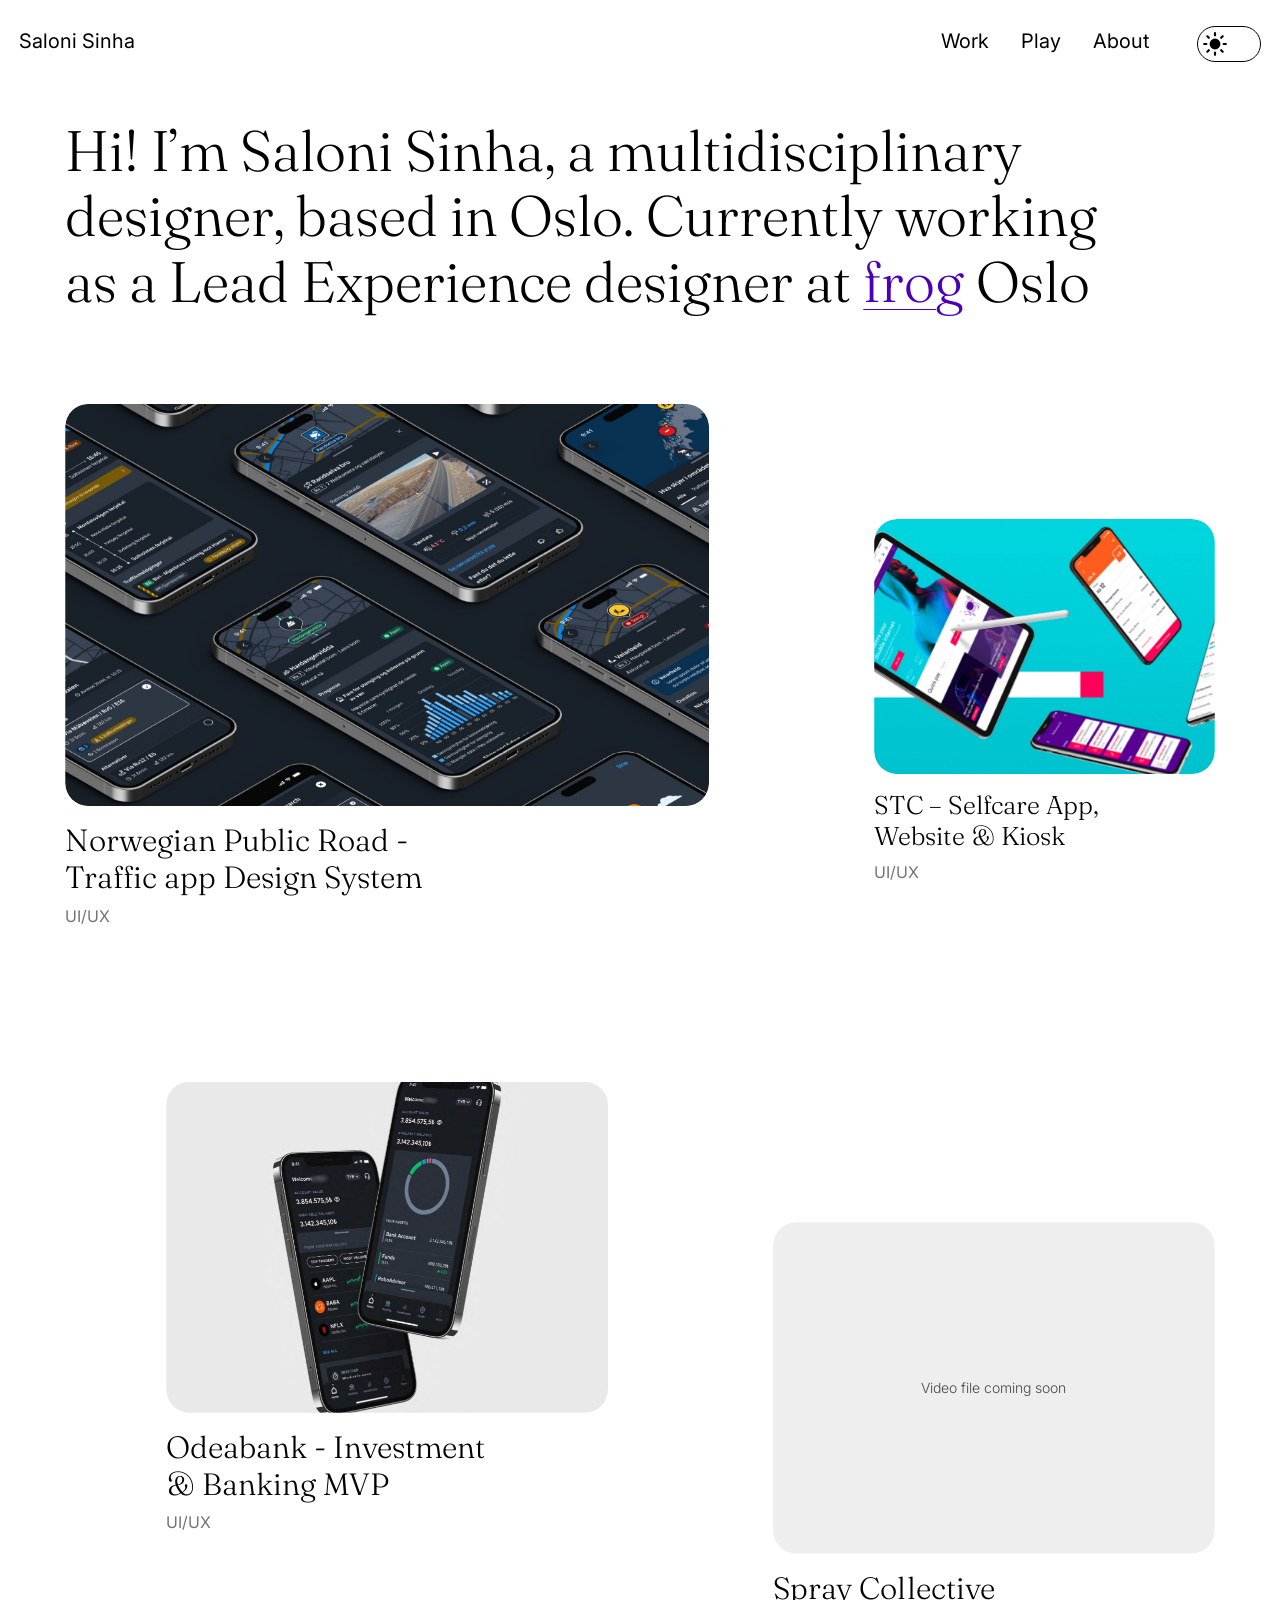
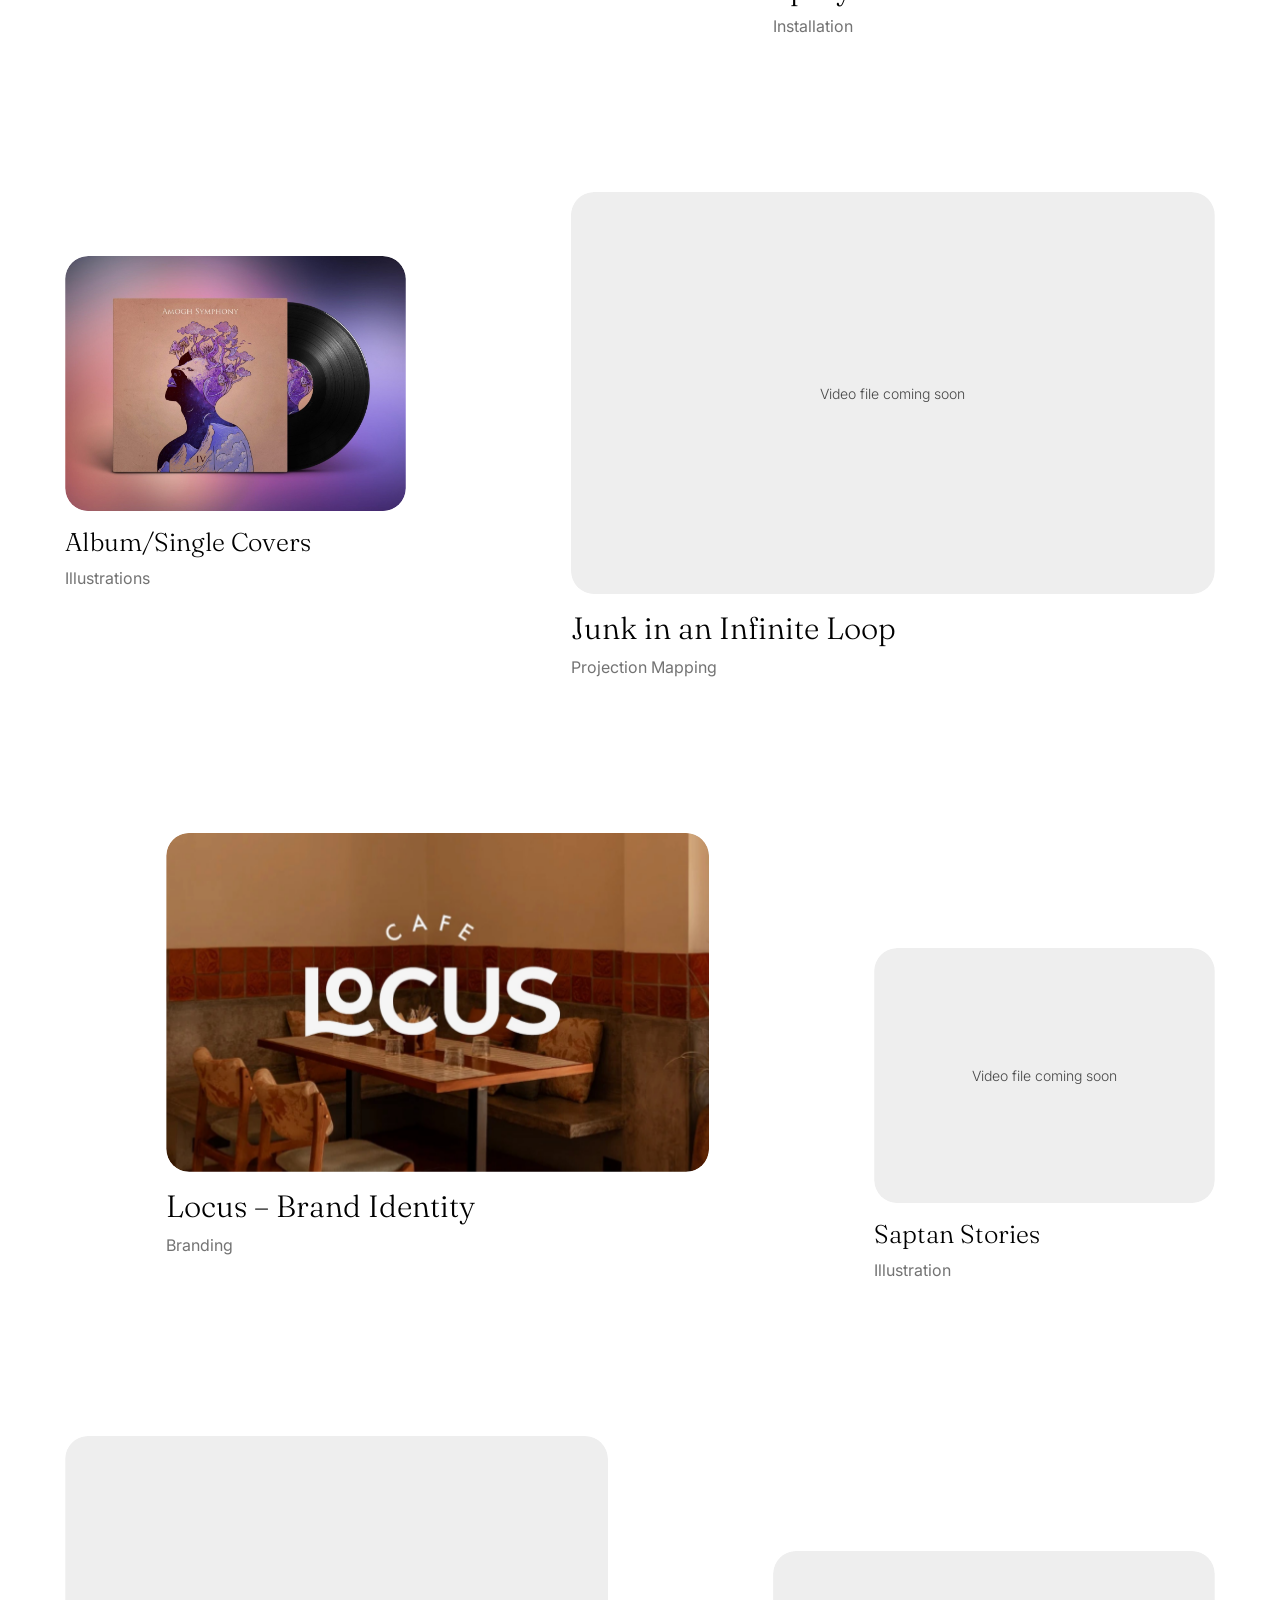
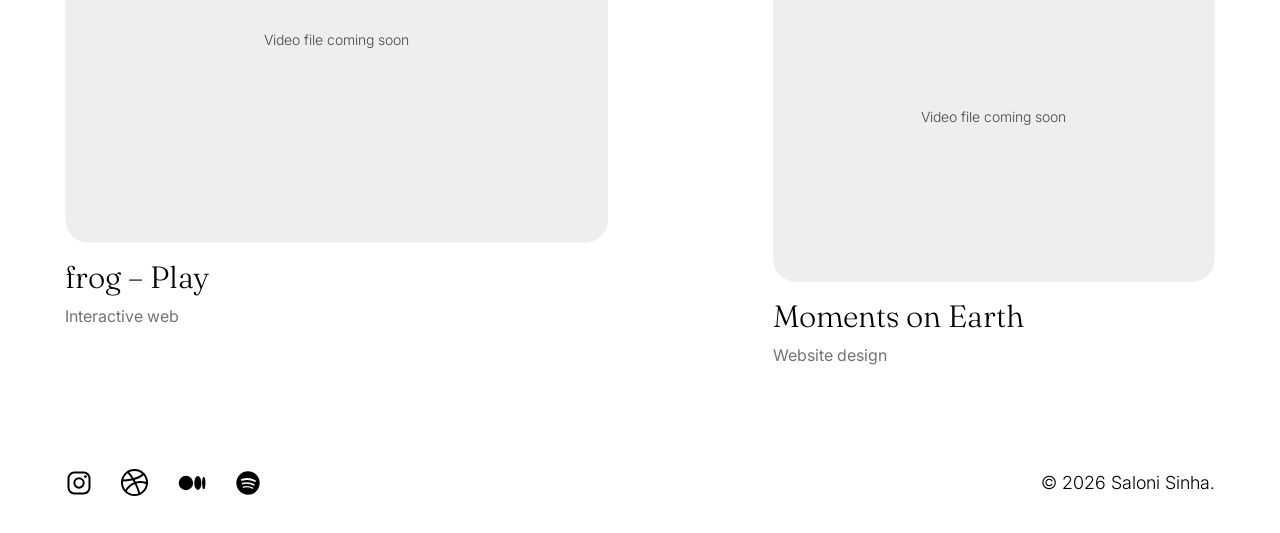
==== index.html @ 8f973ae7 "Windowed About page, black type, band page transition - About: draggable windows on a dotted desk th" ====
<!DOCTYPE html>
<html lang="en">
<head>
  <meta charset="utf-8">
  <meta name="viewport" content="width=device-width, initial-scale=1">
  <title>Saloni Sinha – Multidisciplinary Designer in Oslo</title>
  <meta name="description" content="Portfolio of Saloni Sinha, a multidisciplinary designer and Lead Experience Designer at frog Oslo, working across product, design systems, installations and illustration.">
  <link rel="canonical" href="https://salonisinha.com/">
  <meta property="og:type" content="website">
  <meta property="og:site_name" content="Saloni Sinha">
  <meta property="og:locale" content="en_GB">
  <meta property="og:title" content="Saloni Sinha – Multidisciplinary Designer in Oslo">
  <meta property="og:description" content="Portfolio of Saloni Sinha, a multidisciplinary designer and Lead Experience Designer at frog Oslo, working across product, design systems, installations and illustration.">
  <meta property="og:url" content="https://salonisinha.com/">
  <meta property="og:image" content="https://salonisinha.com/assets/og/home.jpg">
  <meta property="og:image:width" content="1200">
  <meta property="og:image:height" content="630">
  <meta property="og:image:alt" content="Trafikk app screens on a grid of phones, from Saloni Sinha&#x27;s portfolio">
  <meta name="twitter:card" content="summary_large_image">
  <script type="application/ld+json">{"@context": "https://schema.org", "@graph": [{"@type": "WebSite", "@id": "https://salonisinha.com/#website", "url": "https://salonisinha.com/", "name": "Saloni Sinha", "publisher": {"@id": "https://salonisinha.com/#person"}}, {"@type": "Person", "@id": "https://salonisinha.com/#person", "name": "Saloni Sinha", "url": "https://salonisinha.com/", "jobTitle": "Lead Experience Designer", "worksFor": {"@type": "Organization", "name": "frog", "url": "https://www.frog.co/"}, "address": {"@type": "PostalAddress", "addressLocality": "Oslo", "addressCountry": "NO"}, "sameAs": ["https://dribbble.com/salonisinha", "https://medium.com/@saloni.sinha", "https://www.instagram.com/parasighted_saloni", "https://open.spotify.com/artist/5cFTWnOfKohVWJ9EROng08"]}]}</script>
  <link rel="preconnect" href="https://fonts.googleapis.com">
  <link rel="preconnect" href="https://fonts.gstatic.com" crossorigin>
  <link href="https://fonts.googleapis.com/css2?family=Fraunces:opsz,wght,SOFT,WONK@9..144,300..700,0,1&family=Inter:wght@300;400&display=swap" rel="stylesheet">
  <script>
  (function () {
    var d = document.documentElement, t;
    try { t = localStorage.getItem("theme"); } catch (e) {}
    if (!t) t = "light";
    d.dataset.theme = t;
    try { if (sessionStorage.getItem("curtain") && !matchMedia("(prefers-reduced-motion: reduce)").matches) d.classList.add("has-curtain"); sessionStorage.removeItem("curtain"); } catch (e) {}
  })();
</script>
  <link rel="stylesheet" href="styles.css?v=86">
  <script defer src="https://static.cloudflareinsights.com/beacon.min.js" data-cf-beacon='{"token": "35024aeadcce482c80758693d77d9112"}'></script>
</head>
<body>
<div class="page-curtain" aria-hidden="true"><i></i><i></i><i></i><i></i></div>
<div class="page">

  <nav class="nav" aria-label="Main">
    <a href="index.html">Saloni Sinha</a>
    <ul>
      <li><a href="#work">Work</a></li>
      <li><a href="play.html">Play</a></li>
      <li><a href="about.html">About</a></li>
      <li><button class="theme-toggle" type="button" aria-label="Switch to dark mode" aria-pressed="false"><span class="theme-toggle__knob"><svg class="sun" viewBox="0 0 24 24" aria-hidden="true"><circle cx="12" cy="12" r="4"/><path d="M12 2v2M12 20v2M4.9 4.9l1.4 1.4M17.7 17.7l1.4 1.4M2 12h2M20 12h2M4.9 19.1l1.4-1.4M17.7 6.3l1.4-1.4"/></svg><svg class="moon" viewBox="0 0 24 24" aria-hidden="true"><path d="M21 12.8A9 9 0 1 1 11.2 3a7 7 0 0 0 9.8 9.8z"/></svg></span></button></li>
    </ul>
  </nav>

  <h1 class="home-intro serif" data-split data-drift="0.1">Hi! I’m Saloni Sinha, a multidisciplinary designer, based in Oslo. Currently working as a Lead Experience designer at <a class="link" href="https://www.frog.co/" target="_blank" rel="noopener" aria-label="frog">frog</a> Oslo</h1>

  <main class="projects" id="work">
    <a class="project reveal" data-span="8" style="--col: 1 / span 7; --drop: 0" href="case-traffic-app.html">
      <div class="shot__frame"><img src="assets/traffic.jpg" width="2200" height="1237" alt="Traffic app design system"></div>
      <h2 class="serif">Norwegian Public Road - Traffic app Design System</h2>
      <p>UI/UX</p>
    </a>
    <a class="project reveal" data-span="4" style="--col: 9 / span 4; --drop: 9vw" href="case-stc.html">
      <div class="shot__frame"><img src="assets/stc.jpg" width="2200" height="1462" loading="lazy" alt="STC selfcare app"></div>
      <h2 class="serif">STC – Selfcare App, Website &amp; Kiosk</h2>
      <p>UI/UX</p>
    </a>
    <a class="project reveal" data-span="6" style="--col: 2 / span 5; --drop: 0" href="case-odeabank.html">
      <div class="shot__frame"><img src="assets/odeabank-dark-phones.jpg" width="2200" height="1395" loading="lazy" alt="Two phones showing the Odeabank home screen in dark theme"></div>
      <h2 class="serif">Odeabank - Investment &amp; Banking MVP</h2>
      <p>UI/UX</p>
    </a>
    <a class="project reveal" data-span="6" style="--col: 8 / span 5; --drop: 11vw" href="case-spray-collective.html">
      <div class="shot__frame" data-tone="light"><video src="assets/spray/spray-tile.mp4" poster="assets/spray/spray-tile-poster.jpg" width="900" height="900" muted loop playsinline preload="metadata" data-autoplay aria-label="Two visitors painting together on the Spray Collective canvas"></video></div>
      <h2 class="serif">Spray Collective</h2>
      <p>Installation</p>
    </a>
    <a class="project reveal" data-span="4" style="--col: 1 / span 4; --drop: 5vw" href="case-album-covers.html">
      <div class="shot__frame"><img src="assets/cases/album-amogh.jpg" width="1800" height="1026" loading="lazy" alt="Amogh Symphony album cover on a vinyl mockup"></div>
      <h2 class="serif">Album/Single Covers</h2>
      <p>Illustrations</p>
    </a>
    <a class="project reveal" data-span="8" style="--col: 6 / span 7; --drop: 0" href="case-junk-infinite-loop.html">
      <div class="shot__frame"><video src="assets/cases/junk-loop.mp4" poster="assets/cases/junk-loop-poster.jpg" width="1600" height="900" muted loop playsinline preload="metadata" data-autoplay aria-label="Projection mapping loop on the finished junk installation"></video></div>
      <h2 class="serif">Junk in an Infinite Loop</h2>
      <p>Projection Mapping</p>
    </a>
    <a class="project reveal" data-span="8" style="--col: 2 / span 6; --drop: 0" href="case-locus.html">
      <div class="shot__frame"><img src="assets/cases/locus-hero.jpg?v=72" width="2400" height="1593" loading="lazy" alt="The Cafe Locus logo over a photo of the cafe, with a wooden table, patterned chairs and terracotta tiles"></div>
      <h2 class="serif">Locus – Brand Identity</h2>
      <p>Branding</p>
    </a>
    <a class="project reveal" data-span="4" style="--col: 9 / span 4; --drop: 9vw" href="case-saptan-stories.html">
      <div class="shot__frame" data-tone="dark"><video src="assets/cases/saptan-loop.mp4?v=3" poster="assets/cases/saptan-1.jpg" width="800" height="800" muted loop playsinline preload="metadata" data-autoplay aria-label="The seven Saptan Stories illustrations, one after another"></video></div>
      <h2 class="serif">Saptan Stories</h2>
      <p>Illustration</p>
    </a>
    <a class="project reveal" data-span="6" style="--col: 1 / span 6; --drop: 0" href="case-frog-play.html">
      <div class="shot__frame" data-tone="dark"><video src="assets/frog-play/frog-play-tile.mp4?v=2" poster="assets/frog-play/frog-play-tile-poster.jpg?v=2" width="960" height="720" muted loop playsinline preload="metadata" data-autoplay aria-label="frog’s Play page: windows for Tour de frog, Meet Friedolin, frog Voices and stories on a starry grid"></video></div>
      <h2 class="serif">frog – Play</h2>
      <p>Interactive web</p>
    </a>
    <a class="project reveal" data-span="5" style="--col: 8 / span 5; --drop: 9vw" href="https://moments.earth/" target="_blank" rel="noopener" data-cursor="Open website">
      <div class="shot__frame" data-tone="dark"><video src="assets/moments/moments-tile.mp4" poster="assets/moments/moments-tile-poster.jpg" width="960" height="720" muted loop playsinline preload="metadata" data-autoplay aria-label="The Moments on Earth logo over snow falling on a red barn"></video></div>
      <h2 class="serif">Moments on Earth</h2>
      <p>Website design</p>
    </a>
  </main>


  <footer class="footer">
    <ul>
      <li><a href="https://www.instagram.com/parasighted_saloni" target="_blank" rel="noopener" aria-label="Instagram"><svg class="icon" viewBox="0 0 28 28" aria-hidden="true" fill="none"><path d="M9.33 3.5h9.34c3.22 0 5.83 2.61 5.83 5.83v9.34c0 3.22-2.61 5.83-5.83 5.83H9.33A5.83 5.83 0 0 1 3.5 18.67V9.33A5.83 5.83 0 0 1 9.33 3.5Z" stroke="currentColor" stroke-width="2"/><path d="M18.67 14a4.67 4.67 0 1 1-9.34 0 4.67 4.67 0 0 1 9.34 0Z" stroke="currentColor" stroke-width="2"/><circle cx="20.42" cy="7.58" r="1.4" fill="currentColor"/></svg></a></li>
      <li><a href="https://dribbble.com/salonisinha" target="_blank" rel="noopener" aria-label="Dribbble"><svg class="icon" viewBox="0 0 24 24" aria-hidden="true" fill="none" stroke="currentColor" stroke-width="1.7" stroke-linecap="round" stroke-linejoin="round"><path d="M22.32 11.58a10.73 10.73 0 1 1-21.47 0 10.73 10.73 0 0 1 21.47 0Z"/><path d="M5.87 2.48c1.75 2.03 3.28 4.16 4.6 6.34m0 0c.62 1.03 1.2 2.06 1.73 3.1m-1.73-3.1c-2.86.73-6.03 1.05-9.27.9m9.27-.9c3.64-.92 6.78-2.5 8.93-4.59m-7.2 7.69c1.64 3.21 2.83 6.44 3.59 9.47m-3.59-9.47c-3.36 1.09-6.21 3.49-8.31 7.13m8.31-7.13c2.99-.97 6.38-.9 10 .25"/></svg></a></li>
      <li><a href="https://medium.com/@saloni.sinha" target="_blank" rel="noopener" aria-label="Medium"><svg class="icon" viewBox="0 0 28 28" aria-hidden="true" fill="currentColor"><ellipse cx="7.93" cy="14" rx="7.23" ry="7.23"/><ellipse cx="19.83" cy="14" rx="3.62" ry="6.88"/><ellipse cx="25.78" cy="14" rx="1.67" ry="6.3"/></svg></a></li>
      <li><a href="https://open.spotify.com/artist/5cFTWnOfKohVWJ9EROng08" target="_blank" rel="noopener" aria-label="Spotify"><svg class="icon" viewBox="0 0 28 28" aria-hidden="true" fill="none"><circle cx="14" cy="14" r="11.67" fill="currentColor"/><g stroke="var(--color-bg)" stroke-linecap="round"><path d="M7.7 10.85c4.32-1.28 9.22-1.05 13.18 1.17" stroke-width="1.8"/><path d="M8.52 14.58c3.73-1.05 7.93-.7 11.31 1.17" stroke-width="1.55"/><path d="M9.33 18.08c3.15-.82 6.3-.47 9.22 1.05" stroke-width="1.4"/></g></svg></a></li>
    </ul>
    <span>© 2026 Saloni Sinha.</span>
  </footer>

</div>

<script src="theme.js?v=75"></script>
<script src="nav.js?v=72"></script>
<script src="motion.js?v=76"></script>
</body>
</html>
---- styles.css ----
/* Portfolio 2027 — tokens from Figma, fluid layout built around the 1440px design */

:root {
  /* Design tokens: names match the Figma variables on the "Design System" page */
  --color-purple: #4a00b9;
  --color-green: #005e16;
  --color-black: #000000;
  --color-white: #ffffff;
  --color-hero-scrim: rgba(0, 0, 0, 0.2);
  --color-hover-overlay: rgba(24, 24, 27, 0.62);
  --color-image-placeholder: #eeeeee;
  --radius-note: 14px;

  /* semantic tokens: these switch between light and dark (same names as the Figma variables) */
  --color-fg: var(--color-black);
  --color-bg: var(--color-white);
  --color-accent: var(--color-purple);       /* links */
  --color-muted: #737373;                     /* sub texts: 4.7:1 on white, passes WCAG AA */

  /* short aliases used throughout this file */
  --purple: var(--color-fg);
  --green: var(--color-accent);
  --white: var(--color-bg);
  --serif: "Fraunces", Georgia, serif;
  --sans: "Inter", system-ui, sans-serif;

  --pad: clamp(18px, 5.1vw, 143px);          /* page side padding (74px at 1440) */
  --radius: clamp(14px, 1.8vw, 50px);       /* 26px at 1440 */
  --section-gap: clamp(56px, 8vw, 224px);

  /* type scale, each step hits its Figma size at 1440px */
  --t-display: clamp(34px, 4.45vw, 125px);   /* 64px */
  --t-title: clamp(28px, 3.34vw, 94px);     /* 48px */
  --t-lede: clamp(24px, 3.1vw, 87px);       /* 45px */
  --t-body: clamp(17px, 1.3vw, 36px);        /* ~19px at 1440 */
  --t-label: clamp(14px, 1.04vw, 29px);     /* 15px */
  --t-ui: 20px;
}

*, *::before, *::after { box-sizing: border-box; margin: 0; padding: 0; }
html { scroll-behavior: smooth; -webkit-text-size-adjust: 100%; }

body {
  background: var(--white);
  color: var(--purple);
  font: 300 var(--t-body)/1.5 var(--sans);
  -webkit-font-smoothing: antialiased;
  overflow-x: hidden;
}

img { display: block; max-width: 100%; height: auto; }
a { color: inherit; text-decoration: none; }
ul { list-style: none; }

.serif, .meta dd {
  font-family: var(--serif);
  font-weight: 300;
  font-variation-settings: "SOFT" 0, "WONK" 1;
  line-height: 1.2;
}
.accent { color: var(--green); font-weight: 700; }

/* ---------- Nav ---------- */
.nav {
  position: fixed;
  inset: 0 0 auto 0;
  z-index: 50;
  display: flex;
  justify-content: space-between;
  align-items: baseline;
  gap: 16px;
  padding: clamp(14px, 1.6vw, 45px) clamp(16px, 1.5vw, 42px);
  font-size: var(--t-ui);
  font-weight: 400;
  background: transparent;
  transition: color 0.25s ease;
}
.nav ul { display: flex; gap: clamp(16px, 2.5vw, 70px); }
.nav a { padding-block: 6px; }          /* comfortable tap target */
.nav a:hover { text-decoration: underline; text-underline-offset: 4px; }
.nav--light { color: var(--color-white); }
.nav.is-solid { color: var(--purple); }   /* header stays transparent */

/* ---------- Layout grid ----------
   Label column + content column, positioned as in Figma (135 / 569 / 693px at 1440).
   Collapses to one column below 820px. */
/* Hero and nav run edge to edge; everything else is capped on very wide screens */
.page { width: 100%; }
.case-head, .case-body, .home-intro, .projects, .archive, .more, .footer { max-width: 2800px; margin-inline: auto; }

.grid {
  display: grid;
  grid-template-columns: 9.4% 20.9% 9.2% 48.1% 1fr;
}
.grid > .col-label   { grid-column: 2; }
.grid > .col-content { grid-column: 4; min-width: 0; }

/* ---------- Case hero ---------- */
.hero {
  position: relative;
  width: 100%;
  aspect-ratio: 1444 / 566;
  min-height: 300px;
  overflow: hidden;
  background: #111;
}
.hero img { width: 100%; height: 100%; object-fit: cover; }
.hero::after { content: ""; position: absolute; inset: 0; background: linear-gradient(180deg, rgba(0, 0, 0, 0.2) 2%, rgba(102, 102, 102, 0) 18.6%), var(--color-hero-scrim); }

/* ---------- Case header ---------- */
.case-head { padding-top: clamp(32px, 4vw, 112px); }
.case-title, .case-tagline { font-size: var(--t-title); }

.meta { display: grid; gap: clamp(22px, 2.6vw, 73px); margin-top: clamp(28px, 3.7vw, 104px); }
.meta dt { font-size: var(--t-label); }
.meta dd { font-size: clamp(15px, 1.11vw, 31px); }

.case-intro { margin-top: clamp(28px, 3.7vw, 104px); display: grid; gap: 18px; }
.case-intro .prose { align-content: start; } /* keep paragraphs together when the details list makes this row taller */

/* ---------- Case body ---------- */
.case-body { padding-top: var(--section-gap); row-gap: clamp(48px, 6.7vw, 188px); }
.row__label { font-size: var(--t-label); font-weight: 500; }
.prose { display: grid; gap: 1.1em; }
.prose p { font-size: var(--t-body); line-height: 1.55; max-width: 62ch; }
.prose strong { font-weight: 400; text-decoration: underline; text-underline-offset: 0.2em; text-decoration-thickness: 1px; }

.lede { font-size: var(--t-lede); line-height: 1.4; }
.lede__accent { color: var(--color-accent); }
.lede em { text-decoration: underline; text-underline-offset: 0.14em; text-decoration-thickness: 1px; }

figure.shot { display: grid; gap: 10px; }
.shot__frame { border-radius: var(--radius); overflow: hidden; background: var(--color-image-placeholder); aspect-ratio: 4 / 3; }
.shot__frame img { width: 100%; height: 100%; object-fit: cover; }
.shot figcaption { font-size: 13px; opacity: 0.75; }

.note {
  border: 1px dashed currentColor;
  border-radius: var(--radius-note);
  padding: 12px 16px;
  font-size: 13px;
  line-height: 1.45;
}

/* ---------- Other projects / archive ---------- */
.more { padding: var(--section-gap) var(--pad) 0; }
.more h2 { font-size: var(--t-label); font-weight: 300; margin-bottom: 20px; }
.more__grid { display: grid; grid-template-columns: repeat(auto-fit, minmax(min(100%, 380px), 1fr)); gap: clamp(20px, 2.2vw, 62px); }

.card { display: block; }
.card .shot__frame { aspect-ratio: 1293 / 602; }
.card h3 { font-size: clamp(22px, 2.2vw, 62px); margin-top: 14px; }
.card p { font-size: clamp(15px, 1.25vw, 35px); font-weight: 400; margin-top: 6px; }
.card h3, .project h2 { text-decoration: underline transparent; text-underline-offset: 0.12em; text-decoration-thickness: 1px; transition: text-decoration-color 0.3s ease; }
.card:hover h3, .project:hover h2 { text-decoration-color: currentColor; }

/* ---------- Footer ---------- */
.footer {
  display: flex;
  flex-wrap: wrap;
  justify-content: space-between;
  align-items: center;
  gap: 16px 32px;
  padding: var(--section-gap) var(--pad) 36px;
  font-size: clamp(14px, 1.4vw, 39px);
}
.footer ul { display: flex; gap: clamp(20px, 2.2vw, 62px); }
.footer a { display: block; padding: 8px; margin: -8px; }
/* social icons are inline SVGs in currentColor, so they follow the foreground colour (purple, or lavender in dark mode) and work from file:// too */
.footer .icon { display: block; width: 28px; height: 28px; color: var(--color-fg); transition: opacity 0.3s ease; }
.footer a:hover .icon { opacity: 0.7; }

/* ---------- Home ---------- */
.home-intro { padding: clamp(96px, 9.2vw, 258px) var(--pad) 0; font-size: var(--t-display); line-height: 1.15; }
.projects { padding: clamp(48px, 7vw, 196px) var(--pad) 0; display: grid; gap: clamp(56px, 10vw, 280px); }
.project { display: block; }
.project .shot__frame { aspect-ratio: 1293 / 602; }
.project h2 { font-size: var(--t-title); margin-top: 17px; }
.project p { font-size: clamp(16px, 1.67vw, 47px); font-weight: 400; margin-top: 12px; color: var(--color-muted); }
.archive { padding: var(--section-gap) var(--pad) 0; }
.archive span { display: block; font-size: var(--t-label); margin-bottom: 8px; }
.archive h2 { font-size: var(--t-title); }

/* ---------- Scroll reveal ---------- */
.reveal { opacity: 0; transform: translateY(20px); transition: opacity 0.7s ease, transform 0.7s ease; }
.reveal.in { opacity: 1; transform: none; }
@media (prefers-reduced-motion: reduce) {
  html { scroll-behavior: auto; }
  .reveal { opacity: 1; transform: none; transition: none; }
}

/* ---------- Tablet / mobile: single column ---------- */
@media (max-width: 820px) {
  .grid { grid-template-columns: var(--pad) minmax(0, 1fr) var(--pad); row-gap: 14px; }
  .grid > .col-label,
  .grid > .col-content { grid-column: 2; }

  .meta { grid-template-columns: 1fr 1fr; column-gap: 20px; }
  .meta > div:last-child { grid-column: 1 / -1; }
  .case-body { row-gap: 36px; }
  .case-body .col-label:empty { display: none; }
  .lede { line-height: 1.3; }
  .shot__frame { aspect-ratio: 5 / 4; }
}

@media (max-width: 600px) {
  .nav { font-size: 16px; }   /* 20px would not fit name + four links on a phone */
  .nav ul { gap: 14px; }
  .nav > a { white-space: nowrap; }
  .footer { flex-direction: column; align-items: flex-start; }
}
@media (max-width: 400px) {
  .nav { font-size: 15px; gap: 10px; }
  .nav ul { gap: 11px; }
}

/* ---------- Polish ---------- */
::selection { background: var(--purple); color: var(--white); }
:focus-visible { outline: 2px solid var(--green); outline-offset: 4px; border-radius: 4px; }
.nav--light :focus-visible { outline-color: var(--color-white); }
h1, h2, h3, .lede, .case-tagline { text-wrap: balance; }
.prose p, .about__text p { text-wrap: pretty; }
.nav a[aria-current="page"] { color: var(--green); text-decoration: underline; text-underline-offset: 4px; }

/* Parallax: scaled so the drift never exposes an edge */
.is-parallax { will-change: transform; transform: scale(1.1); }
.shot__frame img, .hero img { transition: opacity 0.6s ease; }

/* ---------- About ---------- */
.about {
  width: 88%;                      /* 1266 / 1440 */
  max-width: 2400px;
  margin-inline: auto;
  padding-top: clamp(96px, 9.2vw, 258px);
  display: grid;
  gap: clamp(64px, 10.4vw, 291px);
}
.about__intro { font-size: var(--t-display); line-height: 1.15; }
.about__block { display: grid; gap: clamp(16px, 2.15vw, 60px); }
.about__label { font-size: clamp(17px, 2.22vw, 62px); font-weight: 300; line-height: 1.2; }
.about__text { font-size: var(--t-display); line-height: 1.15; }
.about__text p + p { margin-top: 1.1em; }
.about__text a {
  color: var(--green);
  text-decoration: underline;
  text-decoration-thickness: 1px;
  text-underline-offset: 0.12em;
  transition: opacity 0.2s ease;
}
.about__text a:hover { opacity: 0.7; }
.about + .footer { padding-top: clamp(80px, 11vw, 308px); }

/* ---------- CV ---------- */
.cv {
  --cv-gap: clamp(24px, 4vw, 112px);
  --cv-cols: minmax(0, 1fr) minmax(0, 3fr);
  --cv-rule: color-mix(in srgb, currentColor 16%, transparent);
  width: 88%;
  max-width: 2400px;
  margin-inline: auto;
  padding-top: clamp(96px, 9.2vw, 258px);
  display: grid;
  gap: clamp(56px, 6vw, 168px);
}
.cv + .footer { padding-top: clamp(80px, 11vw, 308px); }
.cv a.link { overflow-wrap: anywhere; }

/* Header */
.cv-head { display: flex; justify-content: space-between; align-items: flex-end; gap: 24px; flex-wrap: wrap; }
.cv-head__name { font-size: var(--t-display); line-height: 1.1; }
.cv-head__meta { margin-top: 0.6em; font-size: var(--t-body); }
.cv-print {
  display: inline-flex; align-items: center; gap: 0.6em;
  font: 400 var(--t-label)/1 var(--sans); letter-spacing: 0.12em; text-transform: uppercase;
  color: var(--color-fg); background: none;
  border: 1px solid color-mix(in srgb, currentColor 40%, transparent); border-radius: 999px;
  padding: 0.95em 1.6em; cursor: pointer; transition: background-color 0.2s ease, color 0.2s ease;
}
.cv-print svg { width: 1.2em; height: 1.2em; }
.cv-print:hover { background: var(--color-fg); color: var(--color-bg); }
.cv-summary { font-size: clamp(22px, 2.3vw, 64px); line-height: 1.35; max-width: 34ch; }

/* Sections: label in the left column, content in the right, so every text edge lines up */
.cv-section {
  display: grid; grid-template-columns: var(--cv-cols); column-gap: var(--cv-gap); row-gap: 0;
  align-content: start;
  padding-top: clamp(16px, 1.6vw, 44px);
  border-top: 1px solid color-mix(in srgb, currentColor 35%, transparent);
}
.cv-section > * { grid-column: 2; }
.cv-section > .cv-label:first-child { grid-column: 1; grid-row: 1 / span 9; }
.cv-label { font-size: var(--t-label); font-weight: 400; letter-spacing: 0.12em; text-transform: uppercase; line-height: 1.6; }
.cv-label--sub { margin: 2.6em 0 1em; opacity: 0.75; }
.cv-label--sub + .cv-projects { margin-top: 0; }

/* Experience: dates on the left, role on the right */
.cv-section--full > .cv-label:first-child { grid-column: 1 / -1; grid-row: auto; margin-bottom: clamp(8px, 1vw, 28px); }
.cv-entry {
  grid-column: 1 / -1;
  display: grid; grid-template-columns: var(--cv-cols); column-gap: var(--cv-gap);
  padding-block: clamp(28px, 3vw, 84px);
}
.cv-entry + .cv-entry { border-top: 1px solid var(--cv-rule); }
.cv-entry__when { font-size: var(--t-label); line-height: 1.6; font-variant-numeric: tabular-nums; color: var(--color-accent); padding-top: 0.35em; }
.cv-entry__when span { display: block; color: var(--color-fg); opacity: 0.7; }
.cv-entry__org { font-size: var(--t-body); opacity: 0.75; }
.cv-entry__title { margin-top: 0.15em; font-size: clamp(24px, 2.4vw, 68px); line-height: 1.2; }
.cv-entry__intro { margin-top: 0.8em; max-width: 62ch; font-size: var(--t-body); line-height: 1.6; text-wrap: pretty; }

/* Projects inside a role: a scannable grid, client name first */
.cv-projects {
  list-style: none; margin-top: clamp(24px, 2.4vw, 68px);
  display: grid; grid-template-columns: repeat(auto-fill, minmax(min(100%, 19em), 1fr));
  gap: clamp(24px, 2.2vw, 62px) clamp(24px, 3vw, 84px);
  font-size: var(--t-body); line-height: 1.55;
}
.cv-projects li { padding-top: 0.9em; border-top: 1px solid var(--cv-rule); text-wrap: pretty; }
.cv-projects__name { font-weight: 400; margin-bottom: 0.3em; }
.cv-projects__name span { margin-left: 0.4em; font-weight: 300; font-variant-numeric: tabular-nums; opacity: 0.65; white-space: nowrap; }

/* Lists */
.cv-columns { list-style: none; columns: 3 12em; column-gap: var(--cv-gap); font: 300 clamp(19px, 1.6vw, 44px)/1.75 var(--serif); }
.cv-columns li { break-inside: avoid; }
.cv-tags { list-style: none; display: flex; flex-wrap: wrap; gap: 0.6em; font-size: var(--t-body); }
.cv-tags li { padding: 0.4em 1em; border: 1px solid color-mix(in srgb, currentColor 30%, transparent); border-radius: 999px; line-height: 1.3; }
.cv-rows { list-style: none; font-size: var(--t-body); line-height: 1.45; }
.cv-rows li { display: flex; justify-content: space-between; align-items: baseline; gap: 24px; padding-block: 0.85em; }
.cv-rows li:first-child { padding-top: 0; }
.cv-rows li span:last-child { flex-shrink: 0; opacity: 0.7; font-variant-numeric: tabular-nums; }

/* Shorter sections sit two by two */
.cv-pair { display: grid; grid-template-columns: 1fr 1fr; gap: clamp(56px, 6vw, 168px) var(--cv-gap); }
.cv-pair .cv-section { grid-template-columns: 1fr; }
.cv-pair .cv-section > * { grid-column: 1; }
.cv-pair .cv-section > .cv-label:first-child { grid-row: auto; margin-bottom: 1.2em; }

@media (max-width: 820px) {
  .cv { width: calc(100% - 2 * var(--pad)); }
  .cv-section, .cv-entry { grid-template-columns: 1fr; }
  .cv-section > *, .cv-section > .cv-label:first-child { grid-column: 1; grid-row: auto; }
  .cv-section > .cv-label:first-child { margin-bottom: 1.2em; }
  .cv-entry__when { padding-top: 0; margin-bottom: 0.6em; }
  .cv-entry__when span { display: inline; }
  .cv-entry__when span::before { content: " · "; }
  .cv-pair { grid-template-columns: 1fr; }
  .cv-columns { columns: 2; }
}

@media print {
  @page { margin: 14mm 16mm; }
  :root, :root[data-theme] { --color-fg: #000; --color-bg: #fff; --color-accent: #000;
    --t-display: 28pt; --t-body: 9pt; --t-label: 7.5pt; }
  .nav, .footer, .cv-print, .page-curtain, .cursor { display: none !important; }
  body { cursor: auto; }
  .reveal { opacity: 1 !important; transform: none !important; }
  .cv { width: 100%; padding-top: 0; gap: 16pt; --cv-gap: 14pt; }
  .cv-summary { font-size: 13pt; }
  .cv-entry { padding-block: 10pt; break-inside: avoid; }
  .cv-entry__title { font-size: 13pt; }
  .cv-projects { margin-top: 8pt; gap: 8pt 14pt; grid-template-columns: 1fr 1fr; }
  .cv-projects li { break-inside: avoid; }
  .cv-columns { font-size: 10pt; }
  .cv-rows li { padding-block: 3pt; }
  .cv-pair { gap: 16pt 14pt; }
  a { color: inherit !important; text-decoration: none !important; }
}

/* Hover photo on the About name: a round photo that follows the mouse and flips like a coin (photo-coin.js). */
.about__name { text-decoration: underline; text-decoration-thickness: 1px; text-underline-offset: 0.12em; text-decoration-color: color-mix(in srgb, currentColor 35%, transparent); }
.photo-coin { --size: clamp(150px, 13vw, 360px); position: fixed; left: 0; top: 0; z-index: 9000; width: var(--size); height: var(--size); perspective: calc(var(--size) * 5); pointer-events: none; opacity: 0; scale: 0.3; transition: opacity 0.25s ease, scale 0.5s cubic-bezier(.2, .9, .25, 1.25); }
.photo-coin.is-open { opacity: 1; scale: 1; }
.photo-coin__body { position: relative; display: block; width: 100%; height: 100%; transform-style: preserve-3d; transition: transform 0.75s cubic-bezier(.45, 0, .2, 1); }
.photo-coin__face { position: absolute; inset: 0; border-radius: 50%; background: #000 center / cover no-repeat; backface-visibility: hidden; -webkit-backface-visibility: hidden; }
.photo-coin__face--back { transform: rotateY(180deg); }
@media (max-width: 820px) { .photo-coin { --size: 140px; } }

@media (max-width: 820px) {
  .about { width: calc(100% - 2 * var(--pad)); }
  .about__intro, .about__text { line-height: 1.2; }
}

/* ---------- Tablet / mobile type + touch targets (one scale shared by all pages) ---------- */
@media (max-width: 820px) {
  :root {
    --t-display: clamp(28px, 6vw, 168px);
    --t-title: clamp(26px, 4.6vw, 129px);
    --t-lede: clamp(24px, 4.8vw, 134px);
    --t-body: 17px;
    --t-label: 15px;
  }
  .nav a { padding-block: 10px; }       /* ~44px tap height */
  .about__label { font-size: clamp(17px, 2.8vw, 78px); }
}

/* ---------- Link rules (see "Links" on the Figma Design System page) ----------
   Inline link: green, 1px underline 0.12em below, hover 70% opacity.
   Nav link: no underline at rest, hover underline, current page green + underlined.
   Project link: whole card is the link, title underlines and thumbnail tints on hover.
   Focus: 2px green outline, 4px offset (white over a hero). */
.link,
.prose a,
.about__text a {
  color: var(--color-accent);
  text-decoration: underline;
  text-decoration-thickness: 1px;
  text-underline-offset: 0.12em;
  transition: opacity 0.3s ease;
}
.link:hover, .prose a:hover, .about__text a:hover { opacity: 0.7; }

/* ---------- Home: thumbnail overlay (like the Semplice hover on the current site) ---------- */
.project .shot__frame, .card .shot__frame { position: relative; }
.thumb-hover {
  position: absolute;
  inset: 0;
  z-index: 2;
  display: grid;
  place-content: center;
  gap: 6px;
  padding: 24px;
  text-align: center;
  color: var(--color-white);
  background: var(--color-hover-overlay);
  opacity: 0;
  transition: opacity 0.3s ease;
  pointer-events: none;
}
.thumb-hover__title { font-size: clamp(22px, 2.4vw, 67px); line-height: 1.15; transform: translateY(8px); transition: transform 0.45s cubic-bezier(.2, .7, .2, 1); }
.thumb-hover__type  { font-size: clamp(15px, 1.25vw, 35px); font-weight: 400; transform: translateY(8px); transition: transform 0.55s cubic-bezier(.2, .7, .2, 1); }
.project:hover .thumb-hover, .card:hover .thumb-hover,
.project:focus-visible .thumb-hover, .card:focus-visible .thumb-hover { opacity: 1; }
.project:hover .thumb-hover__title, .card:hover .thumb-hover__title,
.project:hover .thumb-hover__type,  .card:hover .thumb-hover__type { transform: none; }
@media (hover: none) { .thumb-hover { display: none; } }   /* no hover on touch screens */

/* ---------- Home: a little life (flat colours only: bg + fg + accent) ---------- */
.page { position: relative; z-index: 0; overflow-x: clip; }
.home-intro { position: relative; }

/* intro words rise in one after another */
.word { display: inline-block; opacity: 0; transform: translateY(0.45em); animation: word-in 0.9s cubic-bezier(.2, .7, .2, 1) forwards; }
@keyframes word-in { to { opacity: 1; transform: none; } }

/* the + turns a quarter once, then again on hover */
.home-intro .accent { display: inline-block; animation: plus-turn 1.4s cubic-bezier(.3, .7, .2, 1) 1.2s both; transition: transform 0.6s cubic-bezier(.3, .7, .2, 1); }
.home-intro:hover .accent { transform: rotate(90deg); }
@keyframes plus-turn { from { transform: rotate(-90deg); opacity: 0; } to { transform: none; opacity: 1; } }

/* project images open like a curtain as they enter */
.project.reveal .shot__frame { clip-path: inset(14% 0 0 0 round var(--radius)); transition: clip-path 1.1s cubic-bezier(.2, .7, .2, 1); }
.project.reveal.in .shot__frame { clip-path: inset(0 0 0 0 round var(--radius)); }

/* project type slides a little as the title underlines */
.project p { transition: transform 0.4s cubic-bezier(.2, .7, .2, 1); }
.project:hover p { transform: translateX(6px); }

@media (prefers-reduced-motion: reduce) {
  .home-intro .accent { animation: none; }
  .word { animation: none; opacity: 1; transform: none; }
  .project.reveal .shot__frame { clip-path: none; transition: none; }
  .thumb-hover, .thumb-hover__title, .thumb-hover__type, .project p { transition: none; }
}


/* ---------- 12-column grid (modelled on the Semplice thumbnail grid of the current site) ----------
   12 columns, page padding 74px and a ~100px gutter at 1440px. Items span 6+6, 8+4, 6 and so on.
   Documented on the Figma Design System page under "Grid". */
:root { --gutter: clamp(32px, 6.9vw, 193px); }

.projects {
  grid-template-columns: repeat(12, minmax(0, 1fr));
  column-gap: var(--gutter);
  row-gap: clamp(56px, 8vw, 224px);
  align-items: start;
}
.project { grid-column: span 6; }
.project[data-span="8"] { grid-column: span 8; }
.project[data-span="4"] { grid-column: span 4; }
.project[data-span="12"] { grid-column: span 12; }

.project .shot__frame { aspect-ratio: 4 / 3; }
.project[data-span="8"] .shot__frame { aspect-ratio: 16 / 10; }
.project h2 { font-size: clamp(24px, 2.4vw, 67px); margin-top: 16px; }
.project[data-span="4"] h2 { font-size: clamp(22px, 2vw, 56px); }
.project p { font-size: clamp(15px, 1.25vw, 35px); margin-top: 8px; }

.projects .archive { grid-column: span 6; align-self: end; padding: 0; max-width: none; margin: 0; }
.projects .archive h2 { font-size: clamp(24px, 2.4vw, 67px); }

.more__grid { grid-template-columns: repeat(12, minmax(0, 1fr)); column-gap: var(--gutter); }
.more__grid .card { grid-column: span 6; }

@media (max-width: 1100px) { :root { --gutter: 32px; } }
@media (max-width: 820px) {
  .project, .project[data-span], .projects .archive, .more__grid .card { grid-column: 1 / -1; }
  .project .shot__frame, .project[data-span="8"] .shot__frame { aspect-ratio: 4 / 3; }
  .project h2, .project[data-span="4"] h2 { font-size: clamp(24px, 6vw, 168px); }
  .projects .archive { align-self: start; }
}

/* ---------- Dark mode ----------
   Toggled with the pill in the nav. Saved in localStorage; first visit follows the system setting. */
html[data-theme="dark"] {
  color-scheme: dark;
  --color-fg: #ffffff;
  --color-bg: #202a32;
  --color-accent: #b3a6d9;
  --color-muted: #939ba2;                     /* 5.2:1 on the dark background */
  --color-image-placeholder: #2a353e;
}
html.theme-anim, html.theme-anim *, html.theme-anim *::before, html.theme-anim *::after {
  transition: background-color 0.45s ease, color 0.45s ease, border-color 0.45s ease, fill 0.45s ease, filter 0.45s ease !important;
}

.theme-toggle {
  flex: none;
  position: relative;
  width: 64px;
  height: 36px;
  padding: 0;
  margin-left: clamp(8px, 1.2vw, 34px);
  border: 1.5px solid currentColor;
  border-radius: 999px;
  background: transparent;
  color: inherit;
  cursor: pointer;
  align-self: center;
}
.theme-toggle::before { content: ""; position: absolute; inset: -6px 0; }   /* 44px+ tap target without a bigger pill */
/* The icon itself is the knob: a sun on the left in light mode, a solid crescent on the right in dark */
.theme-toggle__knob {
  position: absolute;
  top: 50%;
  left: 4px;
  width: 26px;
  height: 26px;
  margin-top: -13px;
  display: grid;
  place-items: center;
  transition: transform 0.5s cubic-bezier(.3, .7, .2, 1);
}
.theme-toggle__knob svg { grid-area: 1 / 1; width: 100%; height: 100%; fill: none; stroke: currentColor; stroke-width: 2; stroke-linecap: round; stroke-linejoin: round; overflow: visible; transition: opacity 0.3s ease, transform 0.5s cubic-bezier(.3, .7, .2, 1); }
.theme-toggle .sun circle { fill: currentColor; }
.theme-toggle .moon { fill: currentColor; stroke-width: 1; opacity: 0; transform: rotate(-70deg) scale(0.6); }
html[data-theme="dark"] .theme-toggle__knob { transform: translateX(28px); }
html[data-theme="dark"] .theme-toggle .sun { opacity: 0; transform: rotate(70deg) scale(0.6); }
html[data-theme="dark"] .theme-toggle .moon { opacity: 1; transform: none; }
.theme-toggle:hover .theme-toggle__knob { transform: translateX(2px); }
html[data-theme="dark"] .theme-toggle:hover .theme-toggle__knob { transform: translateX(26px); }
@media (max-width: 820px) {
  .theme-toggle { width: 54px; height: 30px; }
  .theme-toggle::before { inset: -8px 0; }
  .theme-toggle__knob { width: 22px; height: 22px; margin-top: -11px; left: 3px; }
  html[data-theme="dark"] .theme-toggle__knob { transform: translateX(24px); }
  html[data-theme="dark"] .theme-toggle:hover .theme-toggle__knob { transform: translateX(22px); }
}
@media (prefers-reduced-motion: reduce) { .theme-toggle__knob, .theme-toggle__knob svg { transition: none !important; } }
/* Keep the slide while the page's colours fade (that fade rule uses !important) */
@media (prefers-reduced-motion: no-preference) {
  html.theme-anim .theme-toggle__knob { transition: transform 0.5s cubic-bezier(.3, .7, .2, 1) !important; }
  html.theme-anim .theme-toggle__knob svg { transition: opacity 0.3s ease, transform 0.5s cubic-bezier(.3, .7, .2, 1), stroke 0.45s ease, fill 0.45s ease !important; }
}

/* ---------- Page curtain (page-to-page transition) ----------
   Four black bands. Leaving a page they sweep in from the left one after another; on the new page they sweep out to the right. */
.page-curtain {
  position: fixed;
  inset: 0;
  z-index: 200;
  display: none;
  flex-direction: column;
  pointer-events: none;
}
.page-curtain i {
  display: block;
  flex: 1;
  margin-bottom: -1px;                          /* no hairline gaps between bands */
  background: var(--color-black);
  transform: scaleX(0);
  transform-origin: left center;
}
.has-curtain .page-curtain { display: flex; }
.has-curtain .page-curtain i { transform: scaleX(1); }
.has-curtain.is-ready .page-curtain i { transform: scaleX(0); transform-origin: right center; transition: transform 0.55s cubic-bezier(.16, 1, .3, 1); }
.has-curtain.is-ready .page-curtain i:nth-child(2) { transition-delay: 0.05s; }
.has-curtain.is-ready .page-curtain i:nth-child(3) { transition-delay: 0.1s; }
.has-curtain.is-ready .page-curtain i:nth-child(4) { transition-delay: 0.15s; }

@media (prefers-reduced-motion: reduce) { .page-curtain { display: none !important; } }

/* ---------- Case page tweaks from the updated Figma frame ---------- */
/* shorter hero, more air above the title, other-projects aligned to the content column */
.case-head { padding-top: clamp(56px, 8.9vw, 249px); }
.case-body { padding-top: clamp(64px, 11.25vw, 315px); }
.more { display: grid; grid-template-columns: 9.4% 20.9% 9.2% 48.1% 1fr; padding: clamp(48px, 6.7vw, 188px) 0 0; }
.more > * { grid-column: 4; }
.more__grid { grid-template-columns: repeat(2, minmax(0, 1fr)); column-gap: clamp(12px, 1.3vw, 36px); }
.more__grid .card { grid-column: auto; }
.more .card .shot__frame { aspect-ratio: 4 / 3; }
.more .card h3 { font-size: clamp(22px, 2.2vw, 62px); }
.more + .footer { padding-top: clamp(48px, 6.7vw, 188px); }
@media (max-width: 820px) {
  .hero { aspect-ratio: 5 / 4; }
  .more { grid-template-columns: var(--pad) minmax(0, 1fr) var(--pad); padding-right: 0; }
  .more > * { grid-column: 2; }
  .more__grid { grid-template-columns: 1fr; row-gap: 32px; }
  .case-body { padding-top: 64px; }
}

/* alignment fixes against the Figma frame */
.meta { gap: clamp(16px, 1.67vw, 47px); }
.more { padding-right: 0; }

/* ---------- Case tagline marquee (only the tagline moves; the title stays fixed) ---------- */
.case-tagline.is-marquee {
  overflow: hidden;
  white-space: nowrap;
  -webkit-mask-image: linear-gradient(90deg, transparent, #000 5%, #000 95%, transparent);
  mask-image: linear-gradient(90deg, transparent, #000 5%, #000 95%, transparent);
}
.tagline-track { display: flex; width: max-content; will-change: transform; }
.tagline-unit { display: flex; flex: none; }
.tagline-unit > span { padding-right: 1.4em; }   /* gap between repeats, no separator */
.sr-only { position: absolute; width: 1px; height: 1px; margin: -1px; overflow: hidden; clip: rect(0 0 0 0); white-space: nowrap; }

/* ---------- Play (layout from the Figma "Play" frame: big intro, rounded images in two staggered columns) ---------- */
:root { --radius-play: clamp(18px, 2.8vw, 78px); }   /* 40px at 1440, down from 64px */
.play { width: calc(100% - 2 * var(--pad)); max-width: 2600px; margin-inline: auto; padding-top: clamp(96px, 9.2vw, 258px); }
.play__intro { max-width: 2000px; display: grid; gap: clamp(20px, 2.6vw, 73px); }
.play__intro h1, .play__lede { font-size: var(--t-display); line-height: 1.15; font-weight: 300; font-family: var(--serif); font-variation-settings: "SOFT" 0, "WONK" 1; text-wrap: pretty; }
.play__note { font-size: var(--t-body); }

.play__grid {
  display: grid;
  grid-template-columns: repeat(2, minmax(0, 1fr));
  column-gap: clamp(20px, 4.2vw, 118px);
  align-items: start;
  margin-top: clamp(64px, 9vw, 252px);
}
.play__col { display: flex; flex-direction: column; gap: clamp(40px, 6vw, 168px); min-width: 0; }
.play__col--left { align-items: flex-start; }
.play__col--right { align-items: flex-end; padding-top: clamp(80px, 20vw, 560px); }   /* right column starts lower, as in Figma */
.play__item { width: var(--w, 100%); display: grid; gap: 14px; }
.play .shot__frame { border-radius: var(--radius-play); width: 100%; }
.play .shot__frame img { height: 100%; }
.play__item figcaption { display: grid; gap: 2px; padding-inline: clamp(6px, 1vw, 28px); }
.play__title { font-size: clamp(18px, 1.5vw, 42px); line-height: 1.25; }
.play__meta { font-size: 14px; color: var(--color-muted); }
.play__item--wide { width: 100%; margin-top: clamp(64px, 9vw, 252px); }
.play + .footer { padding-top: clamp(72px, 9vw, 252px); }

@media (max-width: 820px) {
  .play__grid { display: block; }
  .play__col { display: contents; }                       /* flatten, then restore the alternating order */
  .play__grid { display: flex; flex-direction: column; gap: 40px; }
  .play__item { order: var(--n); width: 100%; }
  .play__col--right { padding-top: 0; }
}

/* ---------- Play: moving things and sounds ---------- */
.play__motion { margin-top: clamp(96px, 12vw, 336px); }
.play__motion-title { font-size: var(--t-display); line-height: 1.15; font-weight: 300; max-width: 2000px; text-wrap: pretty; }
.play__motion .play__grid { margin-top: clamp(48px, 7vw, 196px); }
.shot__frame video { display: block; width: 100%; height: 100%; object-fit: cover; background: var(--color-image-placeholder); }
.shot__frame.is-missing { display: grid; place-items: center; }
.shot__frame.is-missing::after { content: "Video file coming soon"; font-size: 14px; opacity: 0.7; }
.shot__frame.is-missing video { display: none; }
.play__meta + .play__meta { margin-top: 4px; max-width: 62ch; }

/* ---------- Case pages: image pairs and grids inside the content column ---------- */
.shot-pair, .shot-grid { display: grid; grid-template-columns: repeat(2, minmax(0, 1fr)); column-gap: clamp(12px, 1.3vw, 36px); row-gap: clamp(24px, 2.6vw, 73px); }
.shot-pair figure, .shot-grid figure { display: grid; gap: 10px; margin: 0; align-content: start; }
.shot-pair figcaption, .shot-grid figcaption { font-size: 13px; line-height: 1.45; opacity: 0.8; }
.shot-grid figcaption { font-size: 14px; }
.shot-grid figcaption strong { font-weight: 500; }
@media (max-width: 600px) { .shot-grid { grid-template-columns: 1fr; } }

/* Home: a project can start part-way across the 12 columns, like the offset tiles on the old site */
.project[data-start="7"] { grid-column: 7 / span 6; }
@media (max-width: 820px) { .project[data-start] { grid-column: 1 / -1; } }

/* Album covers: release type and listening link under each description */
.prose__meta { font-size: 14px !important; opacity: 0.85; }
.prose__meta a { color: var(--color-accent); text-decoration: underline; text-decoration-thickness: 1px; text-underline-offset: 0.12em; }

/* Minimal carousel: scroll-snap track, arrows and a counter underneath */
.shot__frame--16x9 { aspect-ratio: 16 / 9; }
.shot__frame--3x2 { aspect-ratio: 3 / 2; }
.shot__frame--showcase { aspect-ratio: 1800 / 1470; }
.shot__frame--natural { aspect-ratio: auto; }
.shot__frame--natural img { height: auto; }
.carousel { display: grid; gap: 14px; min-width: 0; }
.carousel__track { display: flex; gap: clamp(12px, 1.3vw, 36px); overflow-x: auto; scroll-snap-type: x mandatory; scrollbar-width: none; overscroll-behavior-x: contain; }
.carousel__track::-webkit-scrollbar { display: none; }
.carousel__slide { flex: 0 0 100%; scroll-snap-align: start; margin: 0; display: grid; gap: 10px; align-content: start; min-width: 0; }
.carousel__slide figcaption { font-size: 13px; opacity: 0.75; }
.carousel__bar { display: flex; align-items: center; justify-content: flex-end; gap: 4px; font-size: 14px; }
.carousel__count { font-variant-numeric: tabular-nums; opacity: 0.75; min-width: 3.5ch; text-align: center; }
.carousel__btn { width: 44px; height: 44px; padding: 0; border: 0; background: none; color: inherit; font: inherit; font-size: 18px; line-height: 1; cursor: pointer; transition: opacity 0.2s ease; }
.carousel__btn:hover { opacity: 0.55; }

/* Before/after comparison slider. --pos is set by motion.js. */
.compare { --pos: 50%; position: relative; aspect-ratio: 16 / 9; overflow: hidden; border-radius: var(--radius); background: var(--color-image-placeholder); cursor: ew-resize; touch-action: pan-y; user-select: none; -webkit-user-select: none; }
.compare img { position: absolute; inset: 0; width: 100%; height: 100%; object-fit: cover; pointer-events: none; }
.compare__top { position: absolute; inset: 0; clip-path: inset(0 calc(100% - var(--pos)) 0 0); }
.compare__label { position: absolute; left: 12px; bottom: 12px; padding: 4px 10px; border-radius: 999px; background: rgba(17, 17, 17, 0.72); color: #fff; font-size: 13px; line-height: 1.3; pointer-events: none; }
.compare__label--end { left: auto; right: 12px; }
.compare__handle { position: absolute; top: 0; bottom: 0; left: var(--pos); width: 2px; margin-left: -1px; background: var(--color-fg); pointer-events: none; }
/* No shadows: a hairline edge keeps the white line and handle visible on white images */
.compare__knob { position: absolute; top: 50%; left: 50%; display: grid; place-items: center; width: 52px; height: 52px; border-radius: 50%; background: #fff; color: #111; border: 1px solid rgba(0, 0, 0, 0.18); transform: translate(-50%, -50%); transition: transform 0.2s ease; }
.compare.is-dragging .compare__knob { transform: translate(-50%, -50%) scale(1.08); }
.compare:has(input:focus-visible) .compare__knob { outline: 2px solid var(--color-accent); outline-offset: 2px; }
@media (max-width: 820px) { .compare__knob { width: 44px; height: 44px; } }

/* Case results: key numbers and a client quote */
.stats { display: grid; grid-template-columns: repeat(3, minmax(0, 1fr)); gap: clamp(20px, 2.2vw, 62px); margin: 0; }
.stats > div { display: flex; flex-direction: column-reverse; justify-content: flex-end; gap: 8px; }
.stats dt { font-size: var(--t-label); opacity: 0.75; }
.stats dd { margin: 0; font-size: var(--t-title); line-height: 1.1; }
.quote { margin: 0; display: grid; gap: 16px; }
.quote footer { font-size: var(--t-label); opacity: 0.75; }
@media (max-width: 820px) { .stats { grid-template-columns: 1fr; } }
.carousel__btn:focus-visible { outline: 2px solid var(--color-fg); outline-offset: -2px; border-radius: 4px; }
@media (hover: none) { .carousel__btn:hover { opacity: 1; } }
.case-figure { margin-top: clamp(28px, 3.7vw, 104px); }
/* Large screens: the details list spans both rows, so it can't push the intro figure down. Gap matches .case-body sections. */
@media (min-width: 821px) {
  .case-figure { margin-top: clamp(48px, 6.7vw, 188px); }
  .case-head:has(.case-figure) .meta { grid-row: span 2; align-content: start; }
}

/* Other projects: title and type sit inside the image, over a dark layer.
   White text passes contrast even over a pure white image: see the gradient stops. */
.more .card { display: grid; grid-template-rows: minmax(0, 1fr) auto auto; grid-template-columns: minmax(0, 1fr); color: #fff; border-radius: var(--radius); }
.more .card .shot__frame { grid-area: 1 / 1 / -1 / -1; aspect-ratio: 1 / 1; }
.more .card .shot__frame::after { content: ""; position: absolute; inset: 0; background: linear-gradient(to top, rgba(0, 0, 0, 0.64) 0%, rgba(0, 0, 0, 0.55) 75%, rgba(0, 0, 0, 0.15) 100%); pointer-events: none; }
.more .card h3, .more .card p { position: relative; z-index: 1; padding-inline: clamp(16px, 1.7vw, 48px); }
.more .card h3 { grid-area: 2 / 1; margin-top: clamp(16px, 1.7vw, 48px); font-size: clamp(22px, 2vw, 56px); line-height: 1.2; }
.more .card h3::after { content: "→" / ""; display: inline-block; margin-left: 0.3em; transition: transform 0.3s ease; }
.more .card:hover h3::after { transform: translateX(4px); }
.more .card p { grid-area: 3 / 1; margin: 6px 0 clamp(16px, 1.7vw, 48px); font-size: clamp(14px, 1.04vw, 29px); }
.more .card .thumb-hover { display: none; }
.more .card:focus-visible { outline: 2px solid var(--color-fg); outline-offset: 3px; border-radius: var(--radius); }
@media (max-width: 820px) { .more .card .shot__frame { aspect-ratio: 4 / 3; } }
@media (prefers-reduced-motion: reduce) { .more .card h3::after { transition: none; } }

/* Custom cursor (mouse only, added by motion.js): a dot that shrinks over clickable things and says "View project" on home tiles. */
html.has-cursor, html.has-cursor * { cursor: none !important; }
.cursor { --cursor-color: var(--color-fg); position: fixed; top: 0; left: 0; z-index: 10000; width: 0; height: 0; pointer-events: none; opacity: 0; will-change: translate; transition: opacity 0.2s ease; }
html[data-theme="dark"] .cursor { --cursor-color: var(--color-accent); }
.cursor.is-visible { opacity: 1; }
.cursor__dot { position: absolute; top: -12px; left: -12px; width: 24px; height: 24px; border-radius: 50%; background: var(--cursor-color); transition: scale 0.2s ease, background-color 0.2s ease; }
.cursor.is-small .cursor__dot { scale: 0.5; }
.cursor__label { position: absolute; top: 0; left: 22px; color: #fff; font-size: clamp(22px, 1.8vw, 50px); line-height: 1; white-space: nowrap; opacity: 0; translate: 0 -50%; transition: opacity 0.2s ease; }
.cursor.is-labelled .cursor__label { opacity: 1; }
/* Tones set by motion.js from what's behind the cursor */
.cursor.is-on-dark .cursor__dot { background: #fff; }
.cursor.is-on-light .cursor__dot { background: var(--color-black); }
.cursor.is-on-light .cursor__label { color: var(--color-black); }
/* "Coming soon": a spinning multicolour wait dot */
.cursor.is-soon .cursor__dot { background: conic-gradient(#ff5f6d, #ffb347, #ffe259, #5ed36b, #3fb8ff, #8a6cff, #ff5fc4, #ff5f6d); animation: cursor-spin 1.1s linear infinite; }
@keyframes cursor-spin { to { rotate: 360deg; } }
@media (prefers-reduced-motion: reduce) { .cursor.is-soon .cursor__dot { animation: none; } }
.cursor.is-flipped .cursor__label { left: auto; right: 22px; }
/* The label replaces the tile's title overlay for mouse users; keyboard focus still shows the title */
html.has-cursor .project .thumb-hover > * { visibility: hidden; }
html.has-cursor .project:focus-visible .thumb-hover > * { visibility: visible; }
@media (prefers-reduced-motion: reduce) { .cursor, .cursor__dot, .cursor__label { transition: none; } }

/* Tiles: the image zooms in slightly on hover. Uses `scale`, which adds to the parallax `transform` set by motion.js. */
@media (hover: hover) and (prefers-reduced-motion: no-preference) {
  .project .shot__frame img, .project .shot__frame video, .more .card .shot__frame img { transition: opacity 0.6s ease, scale 0.9s cubic-bezier(.2, .7, .2, 1); }
  .project:hover .shot__frame img, .project:hover .shot__frame video, .more .card:hover .shot__frame img { scale: 1.04; }
}

/* A home tile for a case that isn't ready: not a link, so no hover effects, with a visible badge */
.project__badge { position: absolute; top: clamp(12px, 1.2vw, 32px); left: clamp(12px, 1.2vw, 32px); z-index: 1; padding: 6px 12px; border-radius: 999px; background: rgba(17, 17, 17, 0.8); color: #fff; font-size: clamp(13px, 1.04vw, 29px); line-height: 1.3; }
/* With a mouse, "Coming soon" appears on the cursor instead; the badge stays for touch screens and screen readers */
@media (hover: hover) and (pointer: fine) and (forced-colors: none) {
  .project__badge { width: 1px; height: 1px; padding: 0; overflow: hidden; clip-path: inset(50%); white-space: nowrap; }
}
.project--soon h2 { text-decoration: none !important; }
.project--soon .shot__frame img { scale: none !important; }
.project--soon:hover p { transform: none; }

/* Carousels with the custom cursor: Previous/Next live on the cursor, so the arrows stay out of sight until tabbed to.
   Touch screens and keyboards still get working buttons. */
html.has-cursor .carousel__btn:not(:focus-visible) { position: absolute; width: 1px; height: 1px; overflow: hidden; clip-path: inset(50%); }

/* Other projects on small screens: text links only, no images */
@media (max-width: 820px) {
  .more__grid { row-gap: 20px; }
  .more .card { display: block; color: var(--color-fg); border-radius: 4px; }
  .more .card .shot__frame { display: none; }
  .more .card h3 { margin-top: 0; padding-inline: 0; font-size: clamp(22px, 5.6vw, 40px); }
  .more .card p { margin: 4px 0 0; padding-inline: 0; }
}

/* Award coin (Odeabank): turns continuously between two awards. Pauses on hover or keyboard focus. */
.award-coin { --size: clamp(116px, 9.4vw, 204px); display: block; width: var(--size); height: var(--size); perspective: calc(var(--size) * 5); border-radius: 50%; }
.award-coin:focus-visible { outline: 2px solid var(--color-fg); outline-offset: 4px; }
.award-coin__body { display: block; position: relative; width: 100%; height: 100%; transform-style: preserve-3d; animation: award-flip 4s linear infinite; }
.award-coin:hover .award-coin__body, .award-coin:focus .award-coin__body { animation-play-state: paused; }
.award-coin__face { position: absolute; inset: 0; display: flex; align-items: center; justify-content: center; border-radius: 50%; background: #fff; backface-visibility: hidden; -webkit-backface-visibility: hidden; }
.award-coin__if { width: 84%; height: auto; }
.award-coin__rd { width: 70%; height: auto; }
.award-coin__face--back { transform: rotateY(180deg); }
@keyframes award-flip { to { transform: rotateY(360deg); } }
@media (max-width: 820px) {
  .meta > .awards, .meta:has(.awards) > div:nth-last-child(2) { grid-column: 1 / -1; }
}
/* Reduced motion: no flipping, both awards side by side */
@media (prefers-reduced-motion: reduce) {
  .award-coin { width: auto; height: auto; display: flex; gap: 10px; perspective: none; border-radius: 0; }
  .award-coin__body { display: flex; gap: 10px; width: auto; height: auto; animation: none; transform-style: flat; }
  .award-coin__face { position: static; width: var(--size); height: var(--size); transform: none; }
}

/* Home: asymmetrical layout. Each tile sets its columns and how far it drops in index.html (--col, --drop). */
@media (min-width: 821px) {
  .projects { align-items: start; column-gap: clamp(32px, 5vw, 140px); row-gap: clamp(96px, 12vw, 336px); }
  .projects .project { grid-column: var(--col, auto); margin-top: var(--drop, 0); }
}

/* The home intro splits words into inline-blocks, which don't inherit a link's underline. */
.home-intro a .word { text-decoration: underline; text-decoration-thickness: 1px; text-underline-offset: 0.12em; }
.project--soon .shot__frame video { scale: none !important; }

/* Click-to-expand image popup (motion.js) */
.lightbox-trigger { display: block; width: 100%; padding: 0; border: 0; font: inherit; cursor: zoom-in; }
html.lightbox-open { overflow: hidden; scrollbar-gutter: stable; }
.lightbox { position: fixed; inset: 0; z-index: 9000; background: var(--color-bg); animation: lightbox-in 0.25s ease; }
.lightbox[hidden] { display: none; }
.lightbox__scroll { display: flex; width: 100%; height: 100%; padding: 72px clamp(16px, 2vw, 48px); overflow: auto; overscroll-behavior: contain; }
.lightbox__scroll img { flex: none; width: max(100%, 1400px); max-width: none; height: auto; margin: auto 0; border-radius: var(--radius); }
.lightbox__close { position: absolute; top: 16px; right: clamp(16px, 2vw, 48px); width: 44px; height: 44px; padding: 10px; border: 0; background: none; color: var(--color-fg); cursor: pointer; }
.lightbox__close svg { display: block; width: 100%; height: 100%; fill: none; stroke: currentColor; stroke-width: 1.7; stroke-linecap: round; }
@keyframes lightbox-in { from { opacity: 0; } }
@media (prefers-reduced-motion: reduce) { .lightbox { animation: none; } }

/* ---------- Password screen on protected case pages (lock.js) ---------- */
/* While locked, the case keeps its layout underneath but is hidden; the nav stays usable and purple. */
html.is-locked { overflow: hidden; }
html.is-locked .page > :not(.nav, .lock) { visibility: hidden; }
html.is-locked .nav { color: var(--purple); }
html.is-locked .nav :focus-visible { outline-color: var(--green); }
.lock {
  position: fixed;
  inset: 0;
  z-index: 45;                                  /* under the nav (50) and the curtain (200) */
  display: grid;
  align-items: center;
  padding: clamp(96px, 10vw, 280px) var(--pad) clamp(48px, 6vw, 168px);
  background: var(--white);
  color: var(--purple);
  overflow-y: auto;
}
.lock.is-leaving { opacity: 0; pointer-events: none; transition: opacity 0.6s ease; }
.lock__inner {
  display: grid;
  justify-items: start;
  gap: clamp(16px, 1.5vw, 42px);
  width: min(100%, 48.1vw);
  margin-left: calc(9.4% + 20.9% + 9.2% - var(--pad) * 0.4);   /* lines up with the case content column */
}
.lock__label { font-size: var(--t-label); font-weight: 400; color: var(--green); display: flex; align-items: center; gap: 0.5em; }
.lock__label::before {
  content: "";
  width: 0.8em; height: 0.95em;
  background: currentColor;
  -webkit-mask: url("data:image/svg+xml,%3Csvg xmlns='http://www.w3.org/2000/svg' viewBox='0 0 16 19'%3E%3Cpath d='M3 8V5.5a5 5 0 0 1 10 0V8h1a2 2 0 0 1 2 2v7a2 2 0 0 1-2 2H2a2 2 0 0 1-2-2v-7a2 2 0 0 1 2-2h1Zm2 0h6V5.5a3 3 0 0 0-6 0V8Z'/%3E%3C/svg%3E") center / contain no-repeat;
          mask: url("data:image/svg+xml,%3Csvg xmlns='http://www.w3.org/2000/svg' viewBox='0 0 16 19'%3E%3Cpath d='M3 8V5.5a5 5 0 0 1 10 0V8h1a2 2 0 0 1 2 2v7a2 2 0 0 1-2 2H2a2 2 0 0 1-2-2v-7a2 2 0 0 1 2-2h1Zm2 0h6V5.5a3 3 0 0 0-6 0V8Z'/%3E%3C/svg%3E") center / contain no-repeat;
}
.lock__title { font-size: var(--t-display); }
.lock__text { max-width: 34em; }
.lock__text a { text-decoration: underline; text-underline-offset: 4px; }
.lock__form {
  display: flex;
  width: 100%;
  max-width: 560px;
  margin-top: clamp(8px, 1vw, 28px);
  border-bottom: 1px solid currentColor;
}
.lock__field { flex: 1; min-width: 0; }
.lock__form input {
  width: 100%;
  padding: 14px 0;
  border: 0;
  background: none;
  color: inherit;
  font: inherit;
  font-size: var(--t-ui);
  outline: none;
}
.lock__form input::placeholder { color: inherit; opacity: 0.45; }
.lock__submit {
  flex: none;
  padding: 14px 0 14px 16px;
  border: 0;
  background: none;
  color: inherit;
  font: 400 var(--t-ui)/1 var(--sans);
  cursor: pointer;
}
.lock__submit span { display: inline-block; transition: transform 0.25s ease; }
.lock__submit:hover span { transform: translateX(4px); }
.lock__form:focus-within { border-bottom-color: var(--green); box-shadow: 0 1px 0 var(--green); }
.lock__form.is-wrong { animation: lock-shake 0.4s ease; border-bottom-color: #c4262e; }
html[data-theme="dark"] .lock__form.is-wrong { border-bottom-color: #ff8a8a; }
.lock__error { min-height: 1.5em; font-size: var(--t-label); color: #c4262e; }
html[data-theme="dark"] .lock__error { color: #ff8a8a; }
.lock__back { font-size: var(--t-label); font-weight: 400; }
.lock__back:hover { text-decoration: underline; text-underline-offset: 4px; }
@keyframes lock-shake { 20%, 60% { transform: translateX(-6px); } 40%, 80% { transform: translateX(6px); } }
@media (max-width: 820px) {
  .lock__inner { width: 100%; margin-left: 0; }
}
@media (prefers-reduced-motion: reduce) { .lock__form.is-wrong { animation: none; } .lock.is-leaving { transition: none; } }

/* ---------- Nav inverts over what's behind it (light mode) ----------
   White text with a "difference" blend shows black over the white page and white over dark images,
   so nav text stays readable wherever it overlaps a tile. The current-page link uses purple's inverse
   (#b5ff46) so it still reads as purple over the page. */
html:not([data-theme="dark"]) .nav:not(.nav--light),
html.is-locked:not([data-theme="dark"]) .nav:not(.nav--light) { color: #fff; mix-blend-mode: difference; }
html:not([data-theme="dark"]) .nav:not(.nav--light) a[aria-current="page"] { color: #b5ff46; }
html:not([data-theme="dark"]) .nav:not(.nav--light) :focus-visible { outline-color: #b5ff46; }
/* over a case hero the nav stays plain white: the photos are mid-tones, where inverting reads poorly */
/* the nav blends inside .page (its own stacking context), so .page needs the page colour behind it */
.page { background: var(--color-bg); }
@media (forced-colors: active) { .nav { mix-blend-mode: normal !important; } }
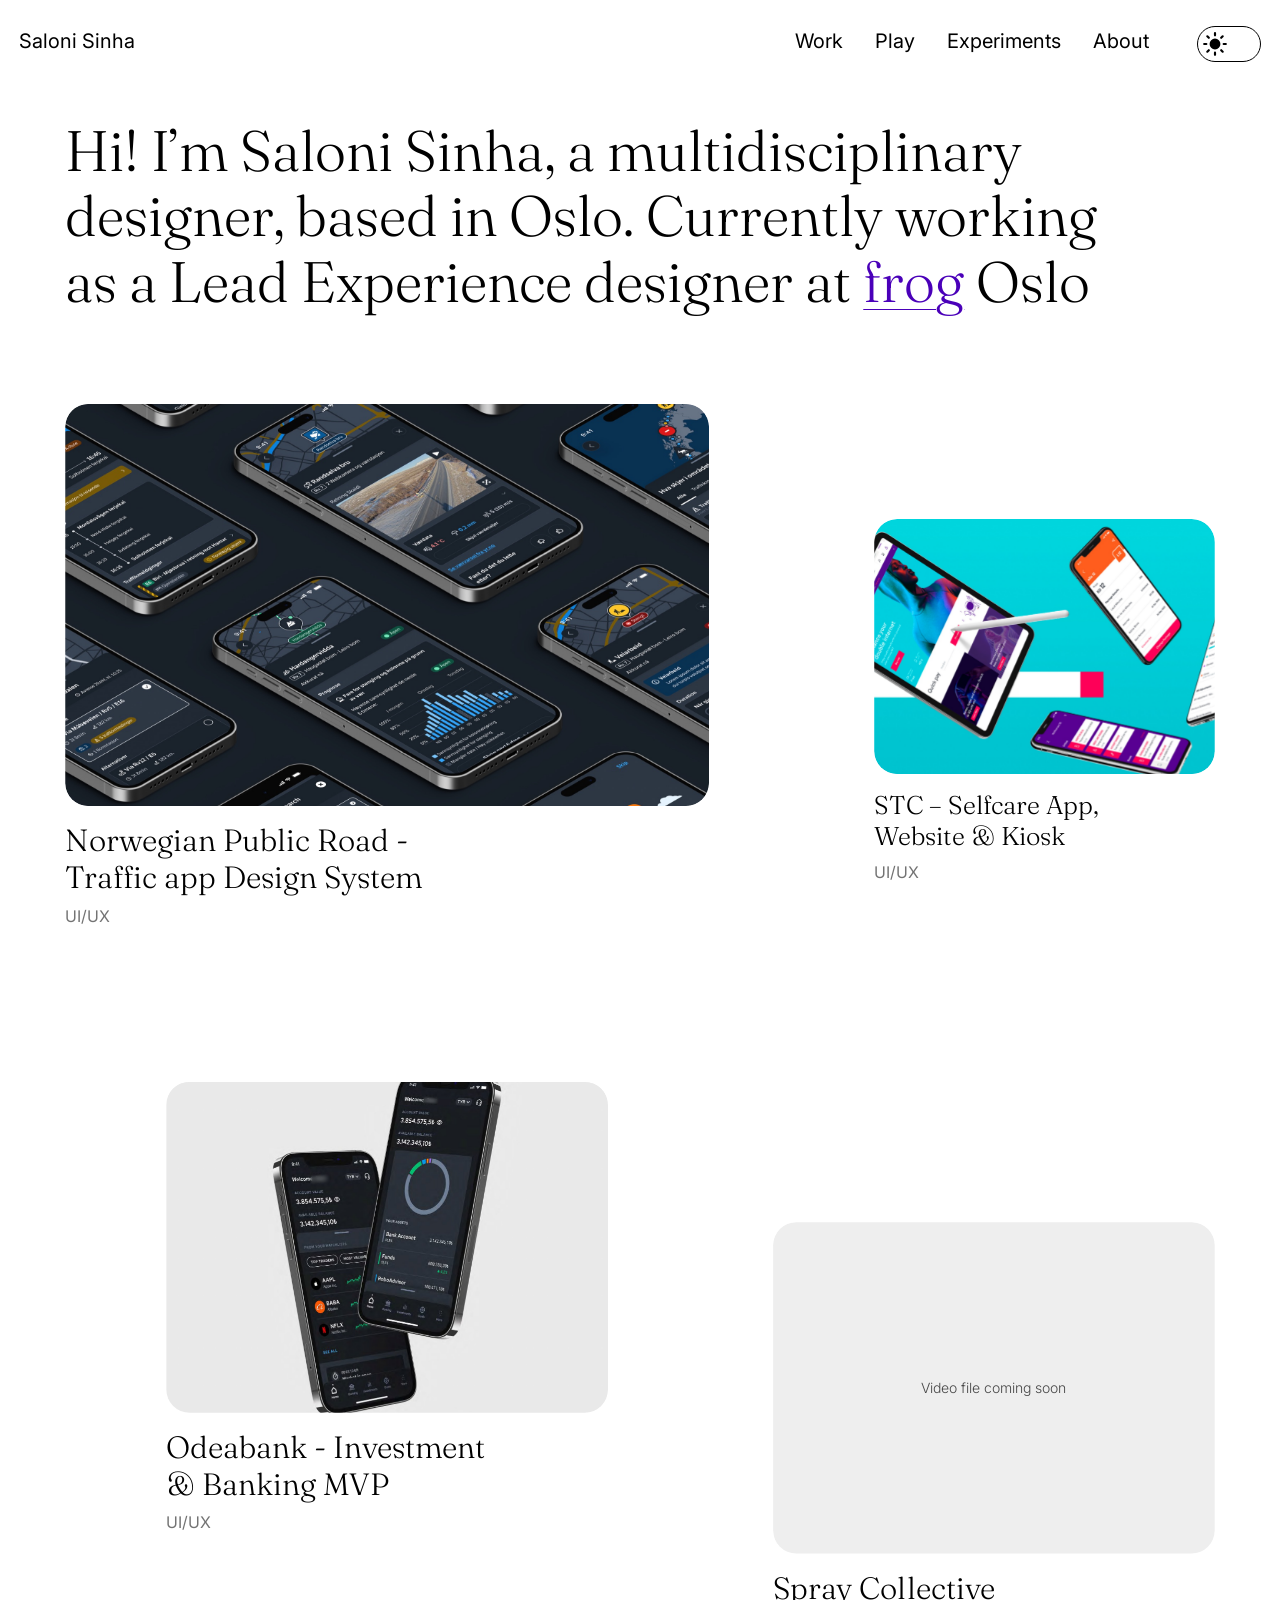
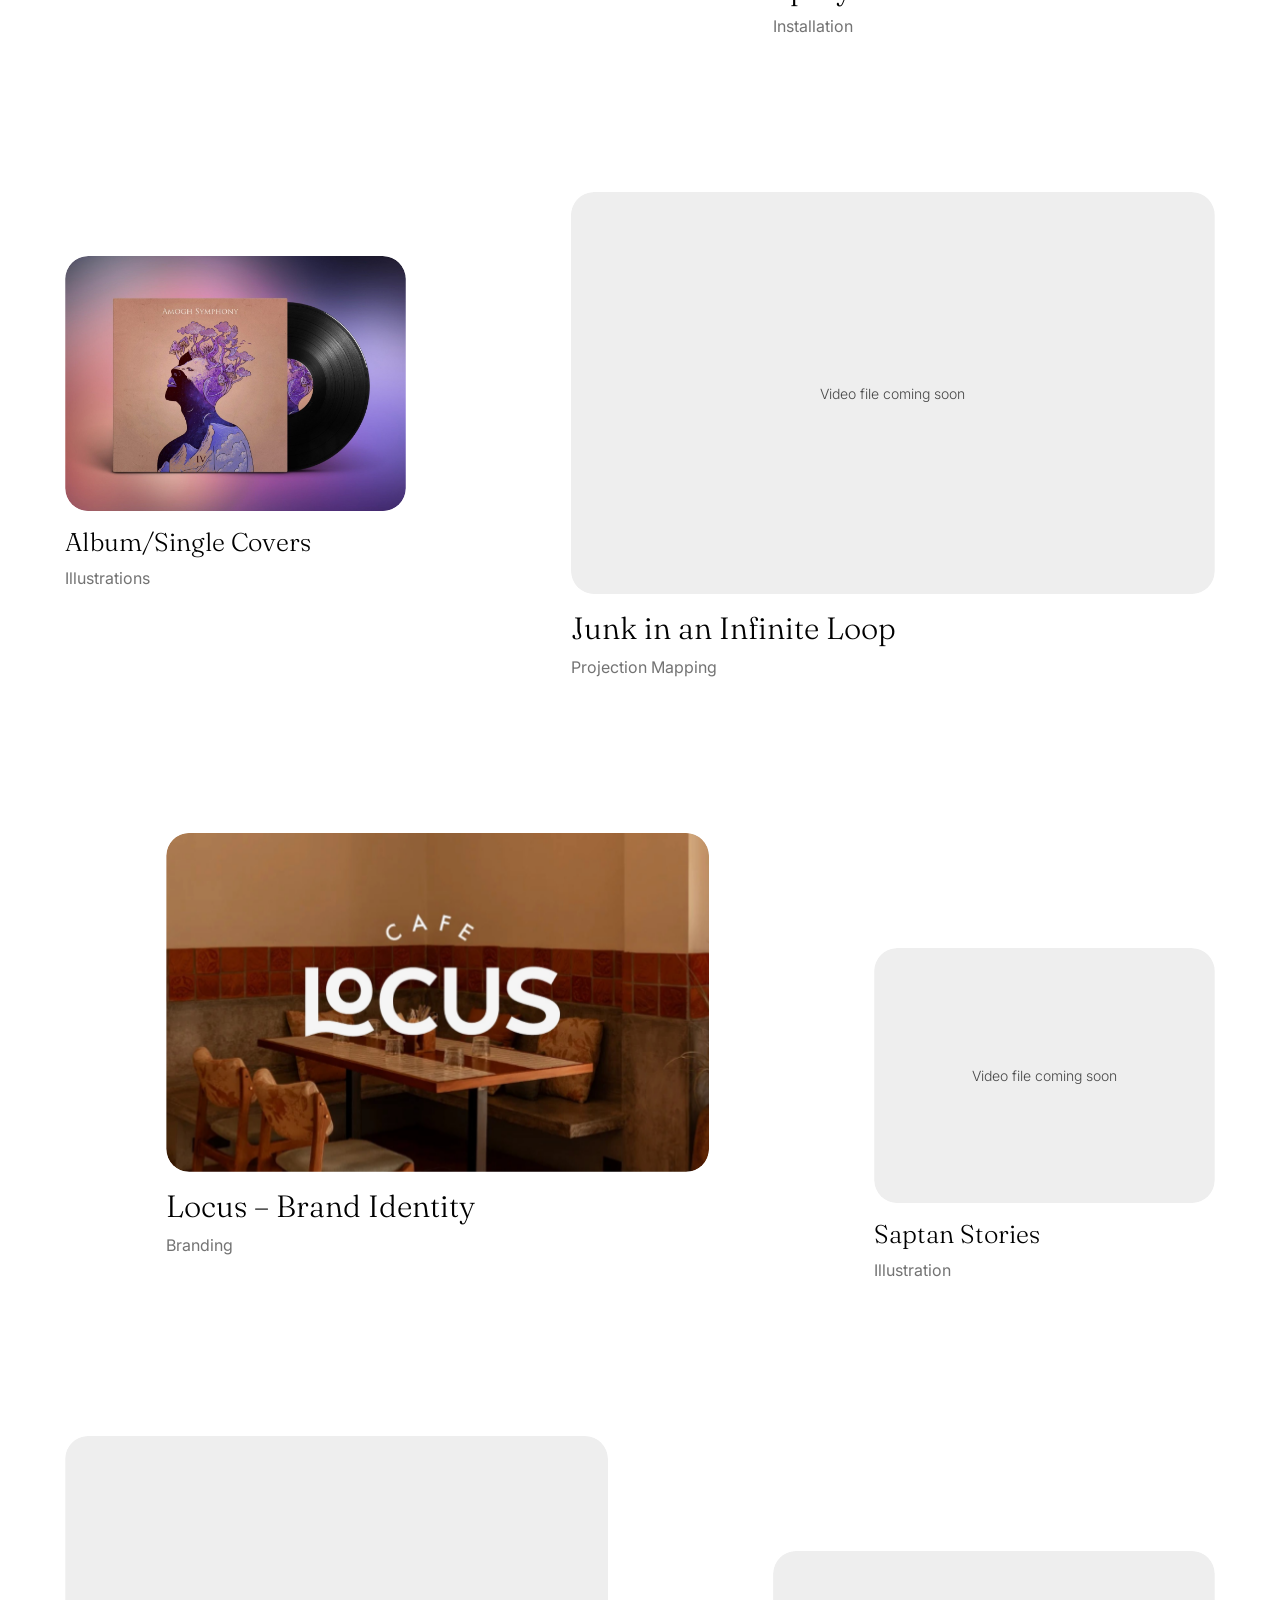
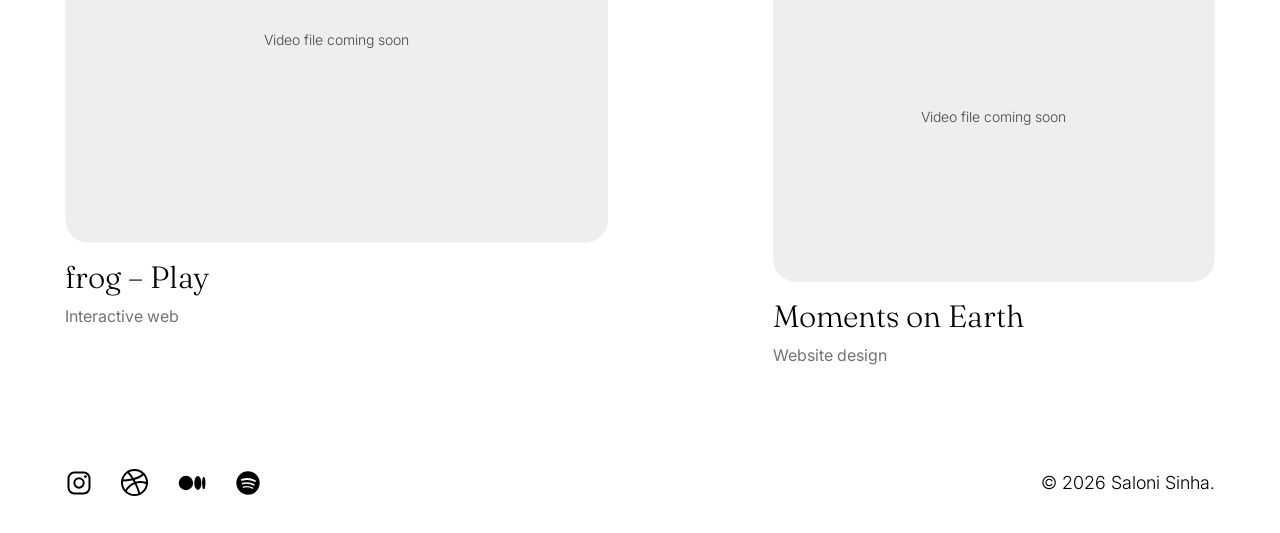
==== commit ee1fbf32: "Add Experiments page with vibe-coded sound and gesture experiments Five looping screen recordings wi" ====
--- a/index.html
+++ b/index.html
@@ -30,7 +30,7 @@
     try { if (sessionStorage.getItem("curtain") && !matchMedia("(prefers-reduced-motion: reduce)").matches) d.classList.add("has-curtain"); sessionStorage.removeItem("curtain"); } catch (e) {}
   })();
 </script>
-  <link rel="stylesheet" href="styles.css?v=86">
+  <link rel="stylesheet" href="styles.css?v=89">
   <script defer src="https://static.cloudflareinsights.com/beacon.min.js" data-cf-beacon='{"token": "35024aeadcce482c80758693d77d9112"}'></script>
 </head>
 <body>
@@ -42,6 +42,7 @@
     <ul>
       <li><a href="#work">Work</a></li>
       <li><a href="play.html">Play</a></li>
+      <li><a href="experiments.html">Experiments</a></li>
       <li><a href="about.html">About</a></li>
       <li><button class="theme-toggle" type="button" aria-label="Switch to dark mode" aria-pressed="false"><span class="theme-toggle__knob"><svg class="sun" viewBox="0 0 24 24" aria-hidden="true"><circle cx="12" cy="12" r="4"/><path d="M12 2v2M12 20v2M4.9 4.9l1.4 1.4M17.7 17.7l1.4 1.4M2 12h2M20 12h2M4.9 19.1l1.4-1.4M17.7 6.3l1.4-1.4"/></svg><svg class="moon" viewBox="0 0 24 24" aria-hidden="true"><path d="M21 12.8A9 9 0 1 1 11.2 3a7 7 0 0 0 9.8 9.8z"/></svg></span></button></li>
     </ul>
@@ -117,6 +118,6 @@
 
 <script src="theme.js?v=75"></script>
 <script src="nav.js?v=72"></script>
-<script src="motion.js?v=76"></script>
+<script src="motion.js?v=77"></script>
 </body>
 </html>
--- a/styles.css
+++ b/styles.css
@@ -204,8 +204,9 @@
 }
 
 @media (max-width: 600px) {
-  .nav { font-size: 16px; }   /* 20px would not fit name + four links on a phone */
-  .nav ul { gap: 14px; }
+  .nav { font-size: 16px; flex-wrap: wrap; row-gap: 2px; }   /* name + five links don't fit one line on a phone: links wrap below the name */
+  .nav ul { gap: 14px; align-items: center; }
+  .page:not(:has(.hero)) { padding-top: 36px; }   /* room for the two-line nav; case heroes still sit behind it */
   .nav > a { white-space: nowrap; }
   .footer { flex-direction: column; align-items: flex-start; }
 }
@@ -929,3 +930,34 @@
 /* the nav blends inside .page (its own stacking context), so .page needs the page colour behind it */
 .page { background: var(--color-bg); }
 @media (forced-colors: active) { .nav { mix-blend-mode: normal !important; } }
+
+/* ---------- Experiments: a numbered list, text on the left and a looping recording on the right ---------- */
+.exps__list { margin-top: clamp(56px, 7vw, 196px); border-top: 1px solid currentColor; }
+.exp {
+  display: grid; grid-template-columns: minmax(0, 4fr) minmax(0, 8fr); gap: clamp(24px, 4vw, 112px);
+  padding-block: clamp(32px, 4.5vw, 126px); border-bottom: 1px solid currentColor;
+}
+.exp__text { display: grid; align-content: start; gap: clamp(10px, 1vw, 28px); position: sticky; top: clamp(88px, 8vw, 224px); }
+.exp__num { font-size: var(--t-label); color: var(--color-muted); font-variant-numeric: tabular-nums; }
+.exp__title { font-size: var(--t-title); line-height: 1.1; font-weight: 300; font-variation-settings: "SOFT" 0, "WONK" 1; }
+.exp__desc { max-width: 42ch; text-wrap: pretty; }
+.exp__meta { font-size: var(--t-label); color: var(--color-muted); }
+.exp__media { position: relative; }
+.exp__media .shot__frame { border-radius: clamp(12px, 1.4vw, 40px); overflow: hidden; width: 100%; }
+.exp__media video { object-fit: cover; }
+.exp__sound {
+  position: absolute; right: clamp(10px, 1.2vw, 32px); bottom: clamp(10px, 1.2vw, 32px);
+  display: inline-flex; align-items: center; gap: 8px; padding: 8px 14px 8px 10px; border: 0; border-radius: 999px;
+  font: 400 14px/1 var(--sans); color: var(--color-white); background: var(--color-hover-overlay);
+  -webkit-backdrop-filter: blur(8px); backdrop-filter: blur(8px); cursor: pointer;
+}
+.exp__sound svg { width: 20px; height: 20px; }
+.exp__sound .on, .exp__sound[aria-pressed="true"] .off { display: none; }
+.exp__sound[aria-pressed="true"] .on { display: inline; }
+.exp__sound:focus-visible { outline: 2px solid var(--color-white); outline-offset: 2px; }
+.exps + .footer { padding-top: clamp(72px, 9vw, 252px); }
+
+@media (max-width: 820px) {
+  .exp { grid-template-columns: 1fr; }
+  .exp__text { position: static; }
+}
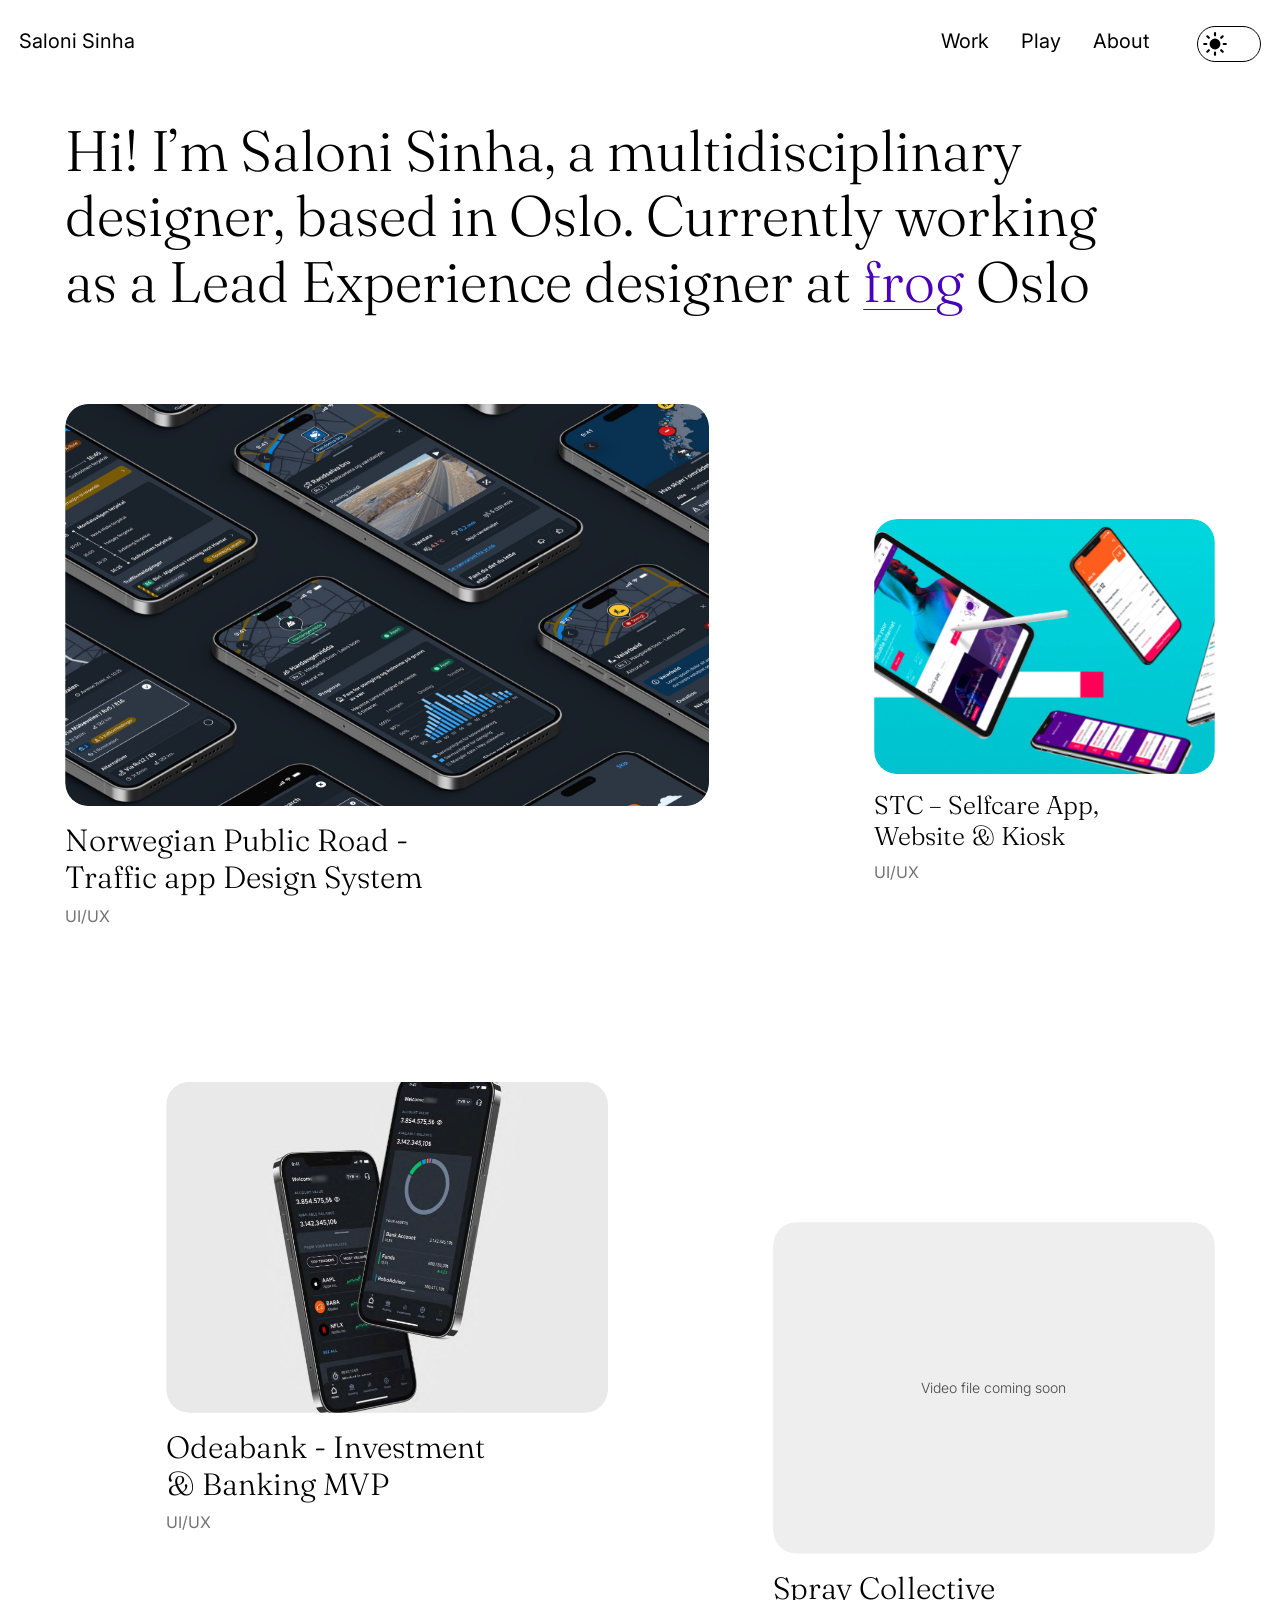
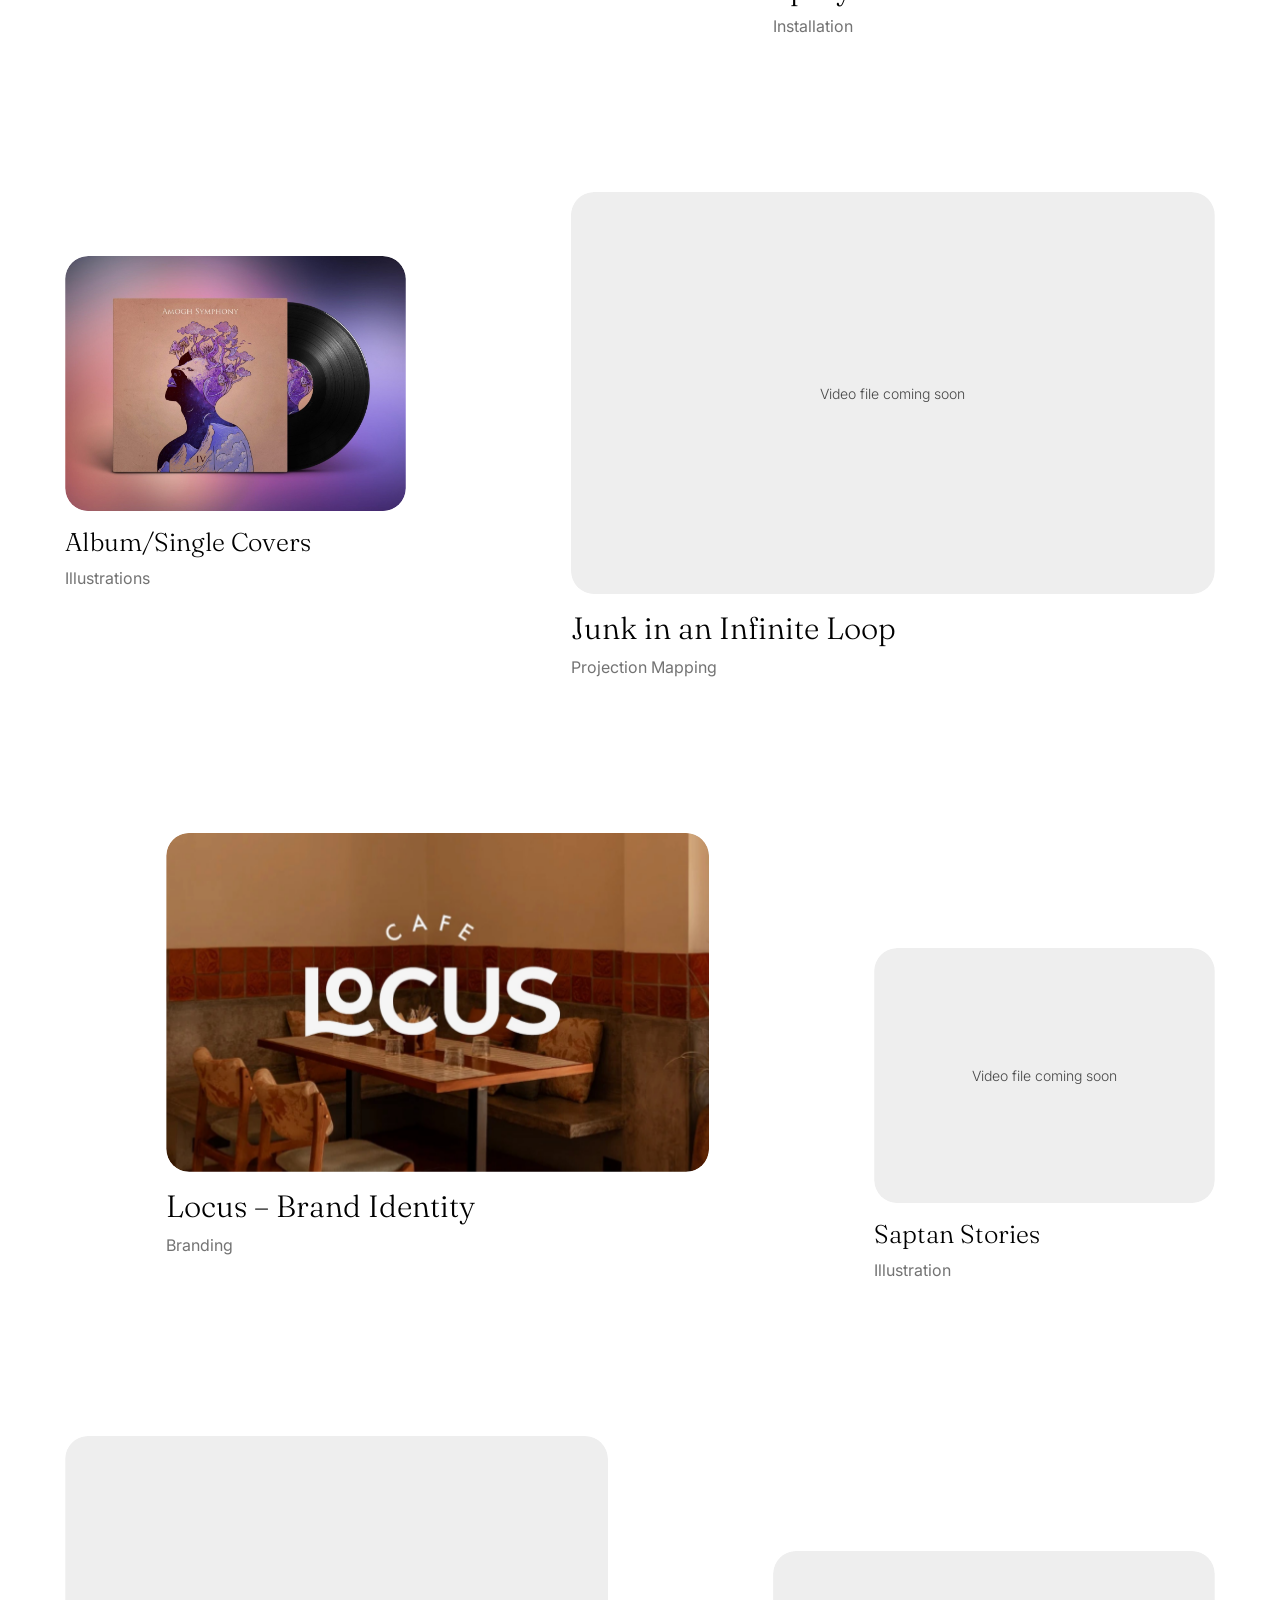
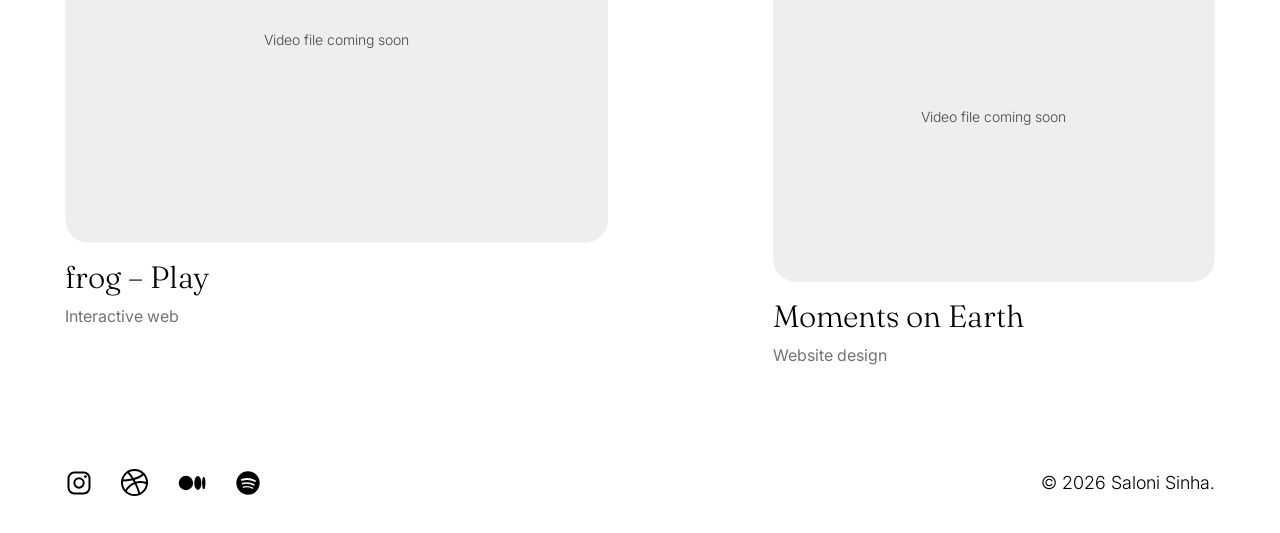
==== commit d45c7df3: "Merge Experiments into Play and trim the artwork grid Play now runs experiments, then artwork, then " ====
--- a/index.html
+++ b/index.html
@@ -30,7 +30,7 @@
     try { if (sessionStorage.getItem("curtain") && !matchMedia("(prefers-reduced-motion: reduce)").matches) d.classList.add("has-curtain"); sessionStorage.removeItem("curtain"); } catch (e) {}
   })();
 </script>
-  <link rel="stylesheet" href="styles.css?v=89">
+  <link rel="stylesheet" href="styles.css?v=93">
   <script defer src="https://static.cloudflareinsights.com/beacon.min.js" data-cf-beacon='{"token": "35024aeadcce482c80758693d77d9112"}'></script>
 </head>
 <body>
@@ -42,7 +42,6 @@
     <ul>
       <li><a href="#work">Work</a></li>
       <li><a href="play.html">Play</a></li>
-      <li><a href="experiments.html">Experiments</a></li>
       <li><a href="about.html">About</a></li>
       <li><button class="theme-toggle" type="button" aria-label="Switch to dark mode" aria-pressed="false"><span class="theme-toggle__knob"><svg class="sun" viewBox="0 0 24 24" aria-hidden="true"><circle cx="12" cy="12" r="4"/><path d="M12 2v2M12 20v2M4.9 4.9l1.4 1.4M17.7 17.7l1.4 1.4M2 12h2M20 12h2M4.9 19.1l1.4-1.4M17.7 6.3l1.4-1.4"/></svg><svg class="moon" viewBox="0 0 24 24" aria-hidden="true"><path d="M21 12.8A9 9 0 1 1 11.2 3a7 7 0 0 0 9.8 9.8z"/></svg></span></button></li>
     </ul>
--- a/styles.css
+++ b/styles.css
@@ -938,7 +938,6 @@
   padding-block: clamp(32px, 4.5vw, 126px); border-bottom: 1px solid currentColor;
 }
 .exp__text { display: grid; align-content: start; gap: clamp(10px, 1vw, 28px); position: sticky; top: clamp(88px, 8vw, 224px); }
-.exp__num { font-size: var(--t-label); color: var(--color-muted); font-variant-numeric: tabular-nums; }
 .exp__title { font-size: var(--t-title); line-height: 1.1; font-weight: 300; font-variation-settings: "SOFT" 0, "WONK" 1; }
 .exp__desc { max-width: 42ch; text-wrap: pretty; }
 .exp__meta { font-size: var(--t-label); color: var(--color-muted); }
@@ -961,3 +960,5 @@
   .exp { grid-template-columns: 1fr; }
   .exp__text { position: static; }
 }
+.exp__link { justify-self: start; color: var(--green); text-decoration: underline; text-underline-offset: 4px; }
+.exp__link:hover { text-decoration-thickness: 2px; }
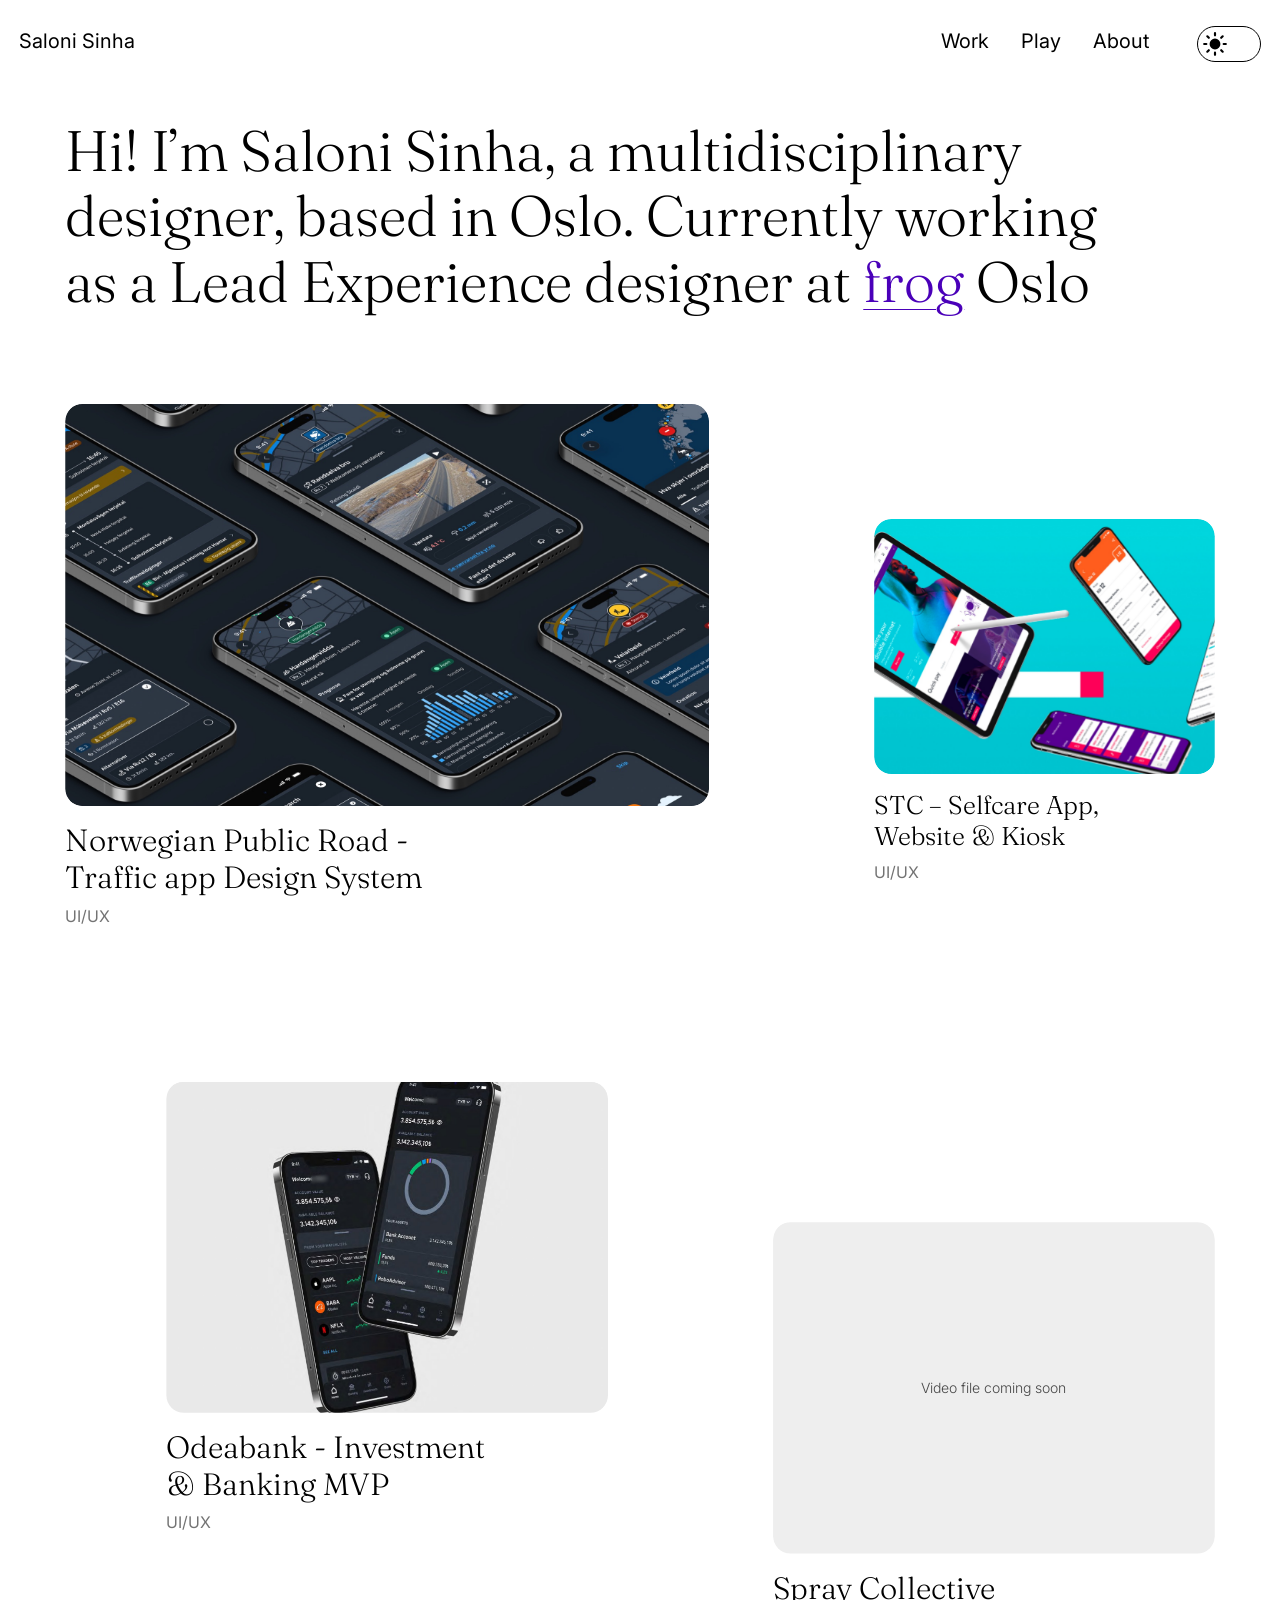
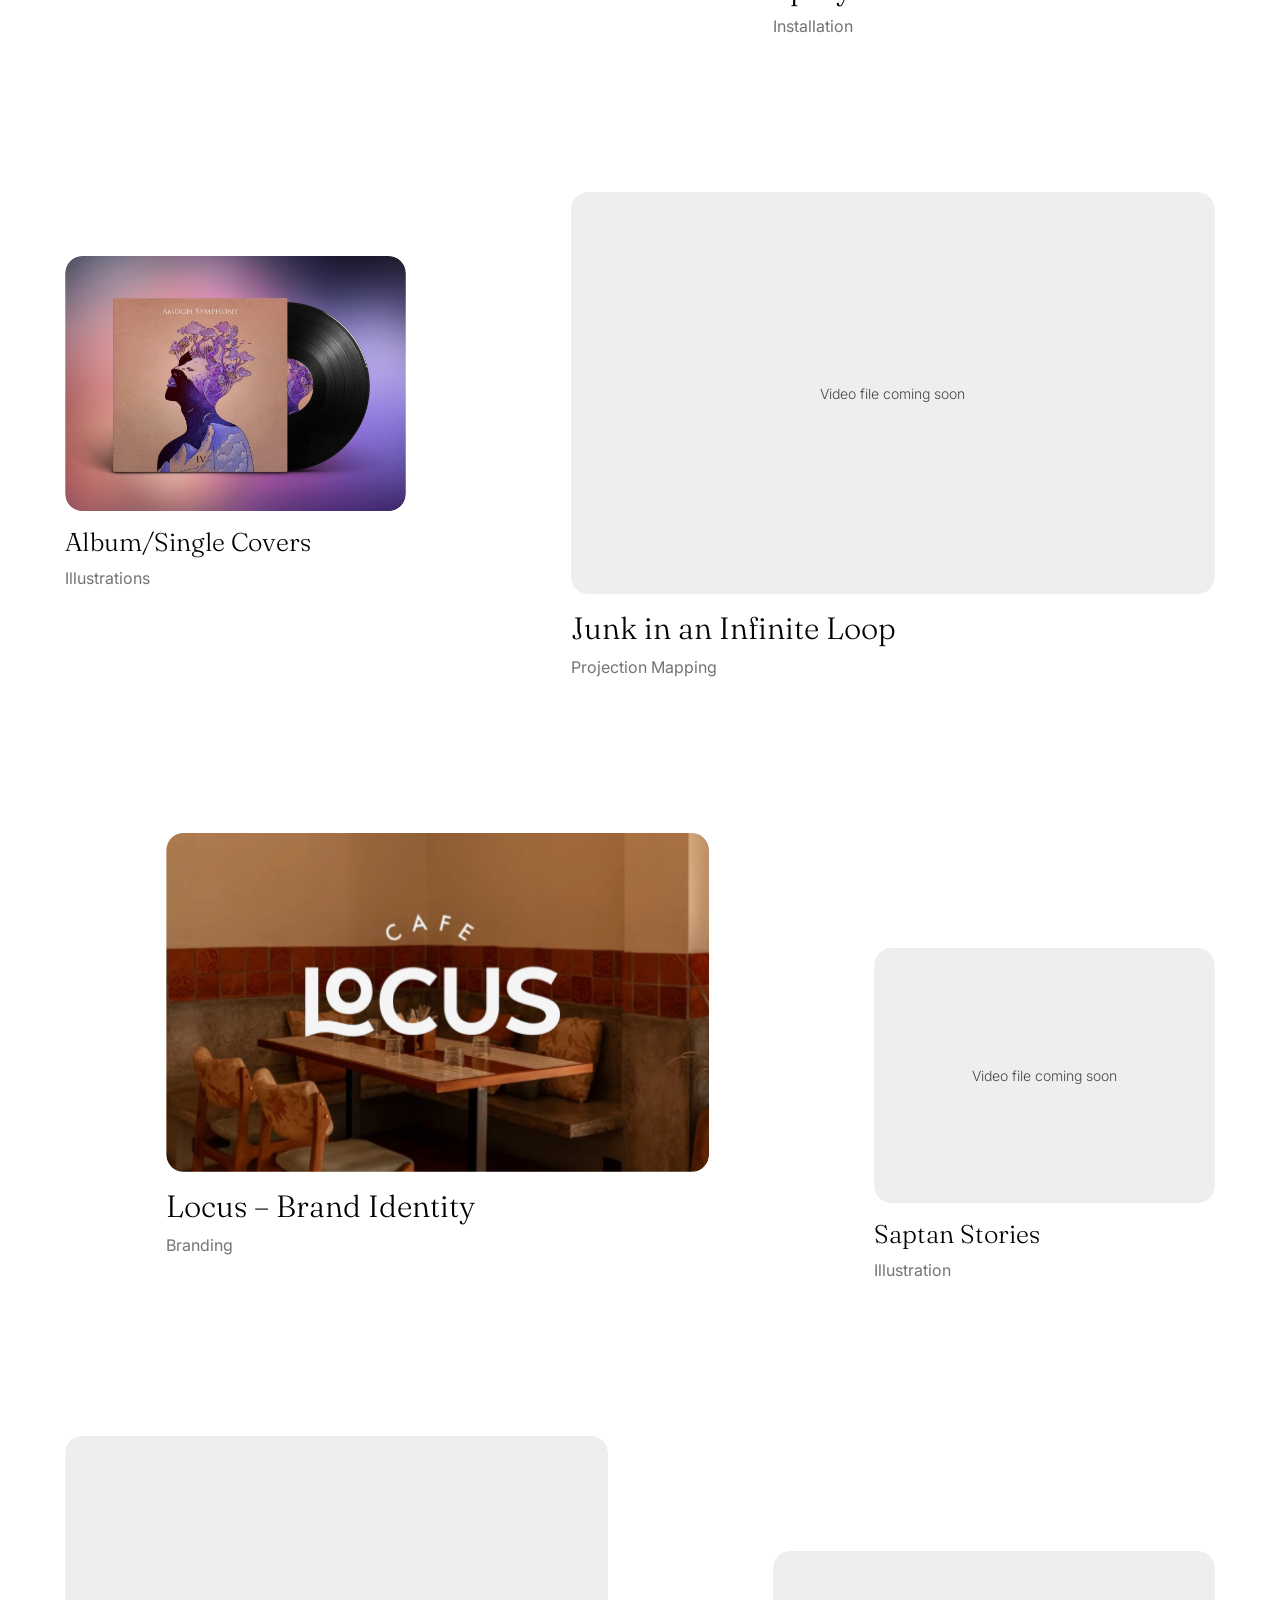
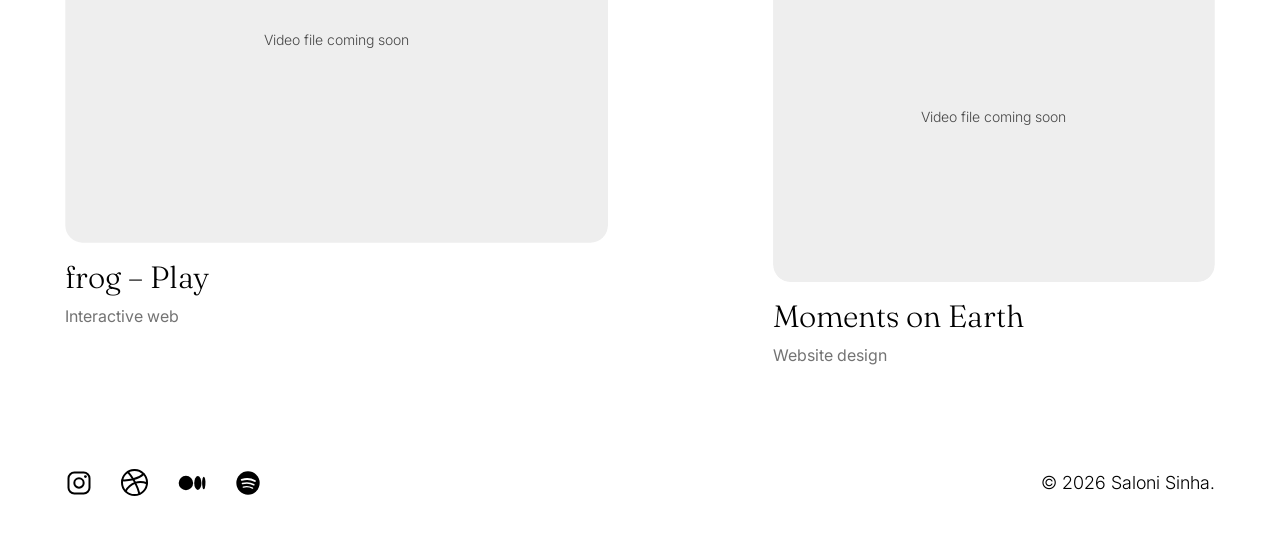
==== commit 241e045a: "Smaller tile corners, matching stroke on first Locus exploration Co-Authored-By: Claude Opus 5.5 <no" ====
--- a/index.html
+++ b/index.html
@@ -30,7 +30,7 @@
     try { if (sessionStorage.getItem("curtain") && !matchMedia("(prefers-reduced-motion: reduce)").matches) d.classList.add("has-curtain"); sessionStorage.removeItem("curtain"); } catch (e) {}
   })();
 </script>
-  <link rel="stylesheet" href="styles.css?v=93">
+  <link rel="stylesheet" href="styles.css?v=94">
   <script defer src="https://static.cloudflareinsights.com/beacon.min.js" data-cf-beacon='{"token": "35024aeadcce482c80758693d77d9112"}'></script>
 </head>
 <body>
--- a/styles.css
+++ b/styles.css
@@ -9,7 +9,7 @@
   --color-hero-scrim: rgba(0, 0, 0, 0.2);
   --color-hover-overlay: rgba(24, 24, 27, 0.62);
   --color-image-placeholder: #eeeeee;
-  --radius-note: 14px;
+  --radius-note: 11px;
 
   /* semantic tokens: these switch between light and dark (same names as the Figma variables) */
   --color-fg: var(--color-black);
@@ -25,7 +25,7 @@
   --sans: "Inter", system-ui, sans-serif;
 
   --pad: clamp(18px, 5.1vw, 143px);          /* page side padding (74px at 1440) */
-  --radius: clamp(14px, 1.8vw, 50px);       /* 26px at 1440 */
+  --radius: clamp(11px, 1.35vw, 38px);      /* 19px at 1440, 25% under the old 26px */
   --section-gap: clamp(56px, 8vw, 224px);
 
   /* type scale, each step hits its Figma size at 1440px */
@@ -625,7 +625,7 @@
 .sr-only { position: absolute; width: 1px; height: 1px; margin: -1px; overflow: hidden; clip: rect(0 0 0 0); white-space: nowrap; }
 
 /* ---------- Play (layout from the Figma "Play" frame: big intro, rounded images in two staggered columns) ---------- */
-:root { --radius-play: clamp(18px, 2.8vw, 78px); }   /* 40px at 1440, down from 64px */
+:root { --radius-play: clamp(14px, 2.1vw, 58px); }   /* 30px at 1440, down from 40px */
 .play { width: calc(100% - 2 * var(--pad)); max-width: 2600px; margin-inline: auto; padding-top: clamp(96px, 9.2vw, 258px); }
 .play__intro { max-width: 2000px; display: grid; gap: clamp(20px, 2.6vw, 73px); }
 .play__intro h1, .play__lede { font-size: var(--t-display); line-height: 1.15; font-weight: 300; font-family: var(--serif); font-variation-settings: "SOFT" 0, "WONK" 1; text-wrap: pretty; }
@@ -942,7 +942,7 @@
 .exp__desc { max-width: 42ch; text-wrap: pretty; }
 .exp__meta { font-size: var(--t-label); color: var(--color-muted); }
 .exp__media { position: relative; }
-.exp__media .shot__frame { border-radius: clamp(12px, 1.4vw, 40px); overflow: hidden; width: 100%; }
+.exp__media .shot__frame { border-radius: clamp(9px, 1.05vw, 30px); overflow: hidden; width: 100%; }
 .exp__media video { object-fit: cover; }
 .exp__sound {
   position: absolute; right: clamp(10px, 1.2vw, 32px); bottom: clamp(10px, 1.2vw, 32px);
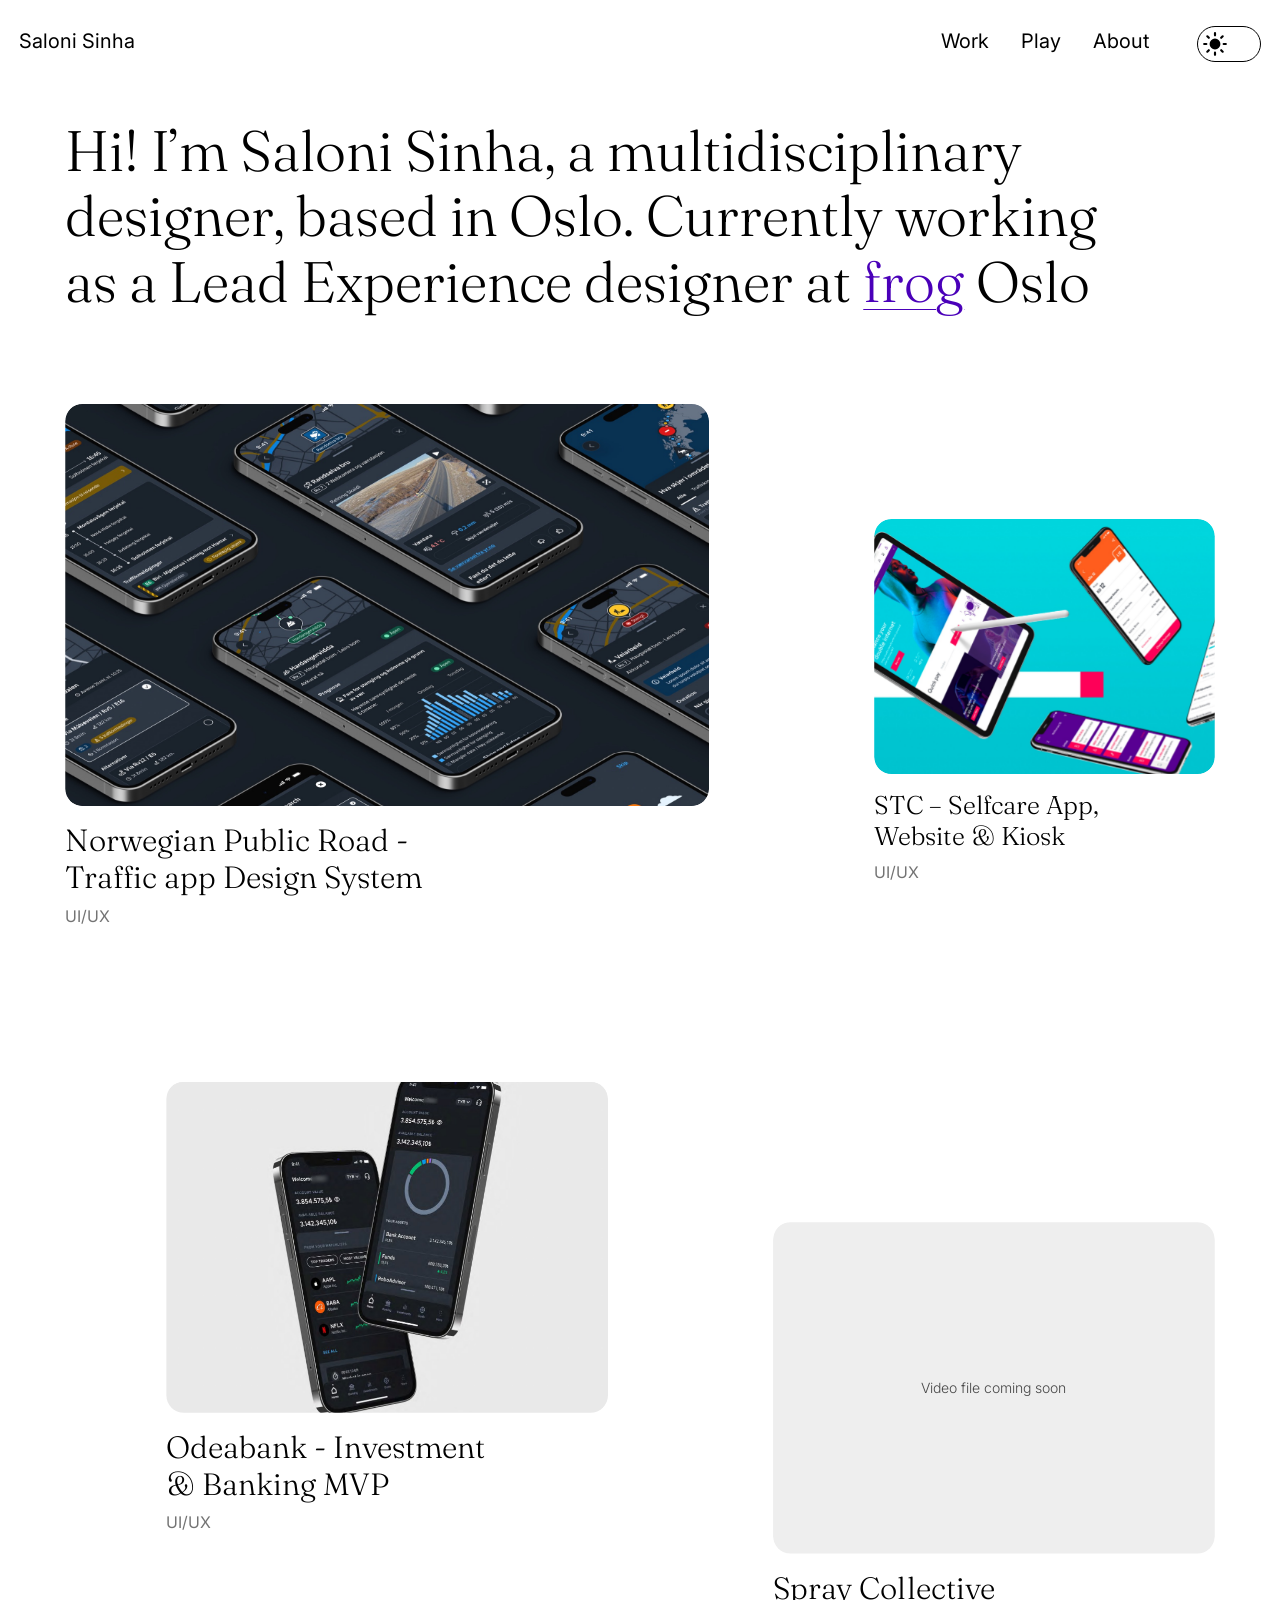
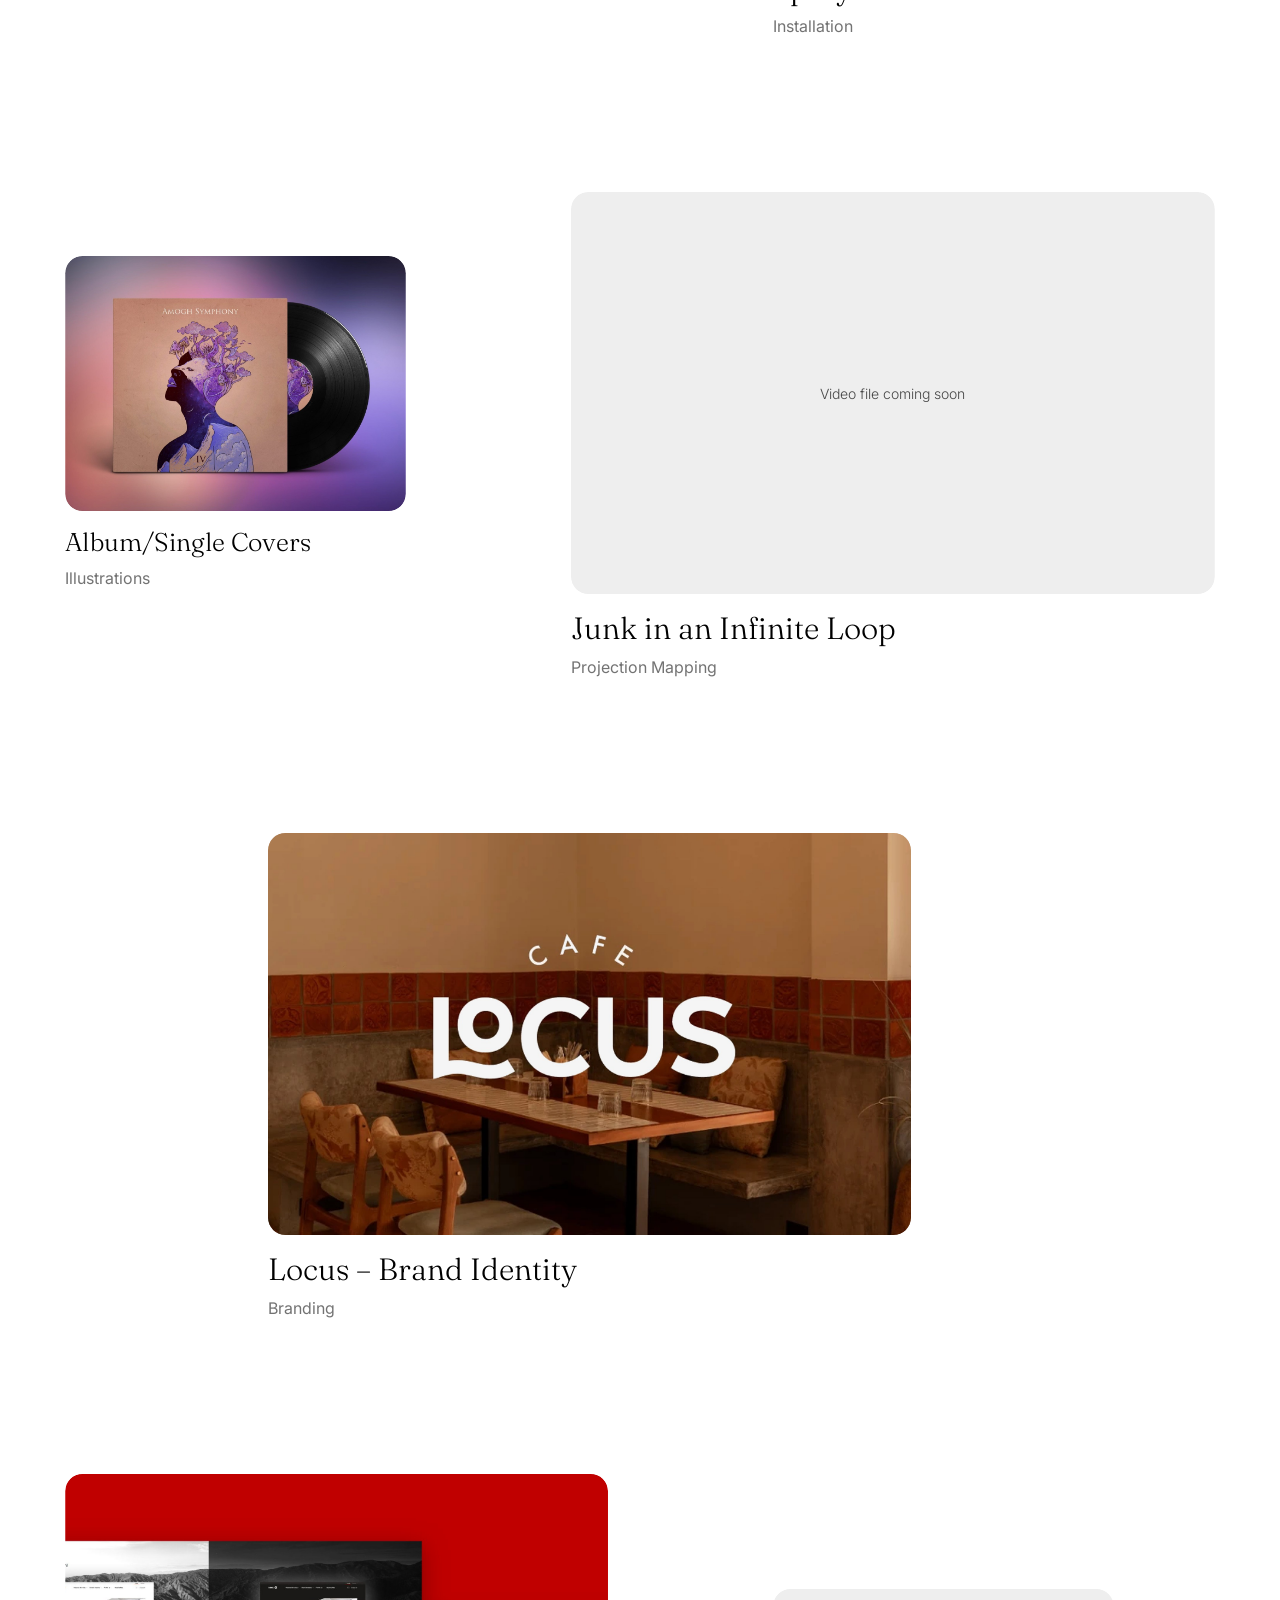
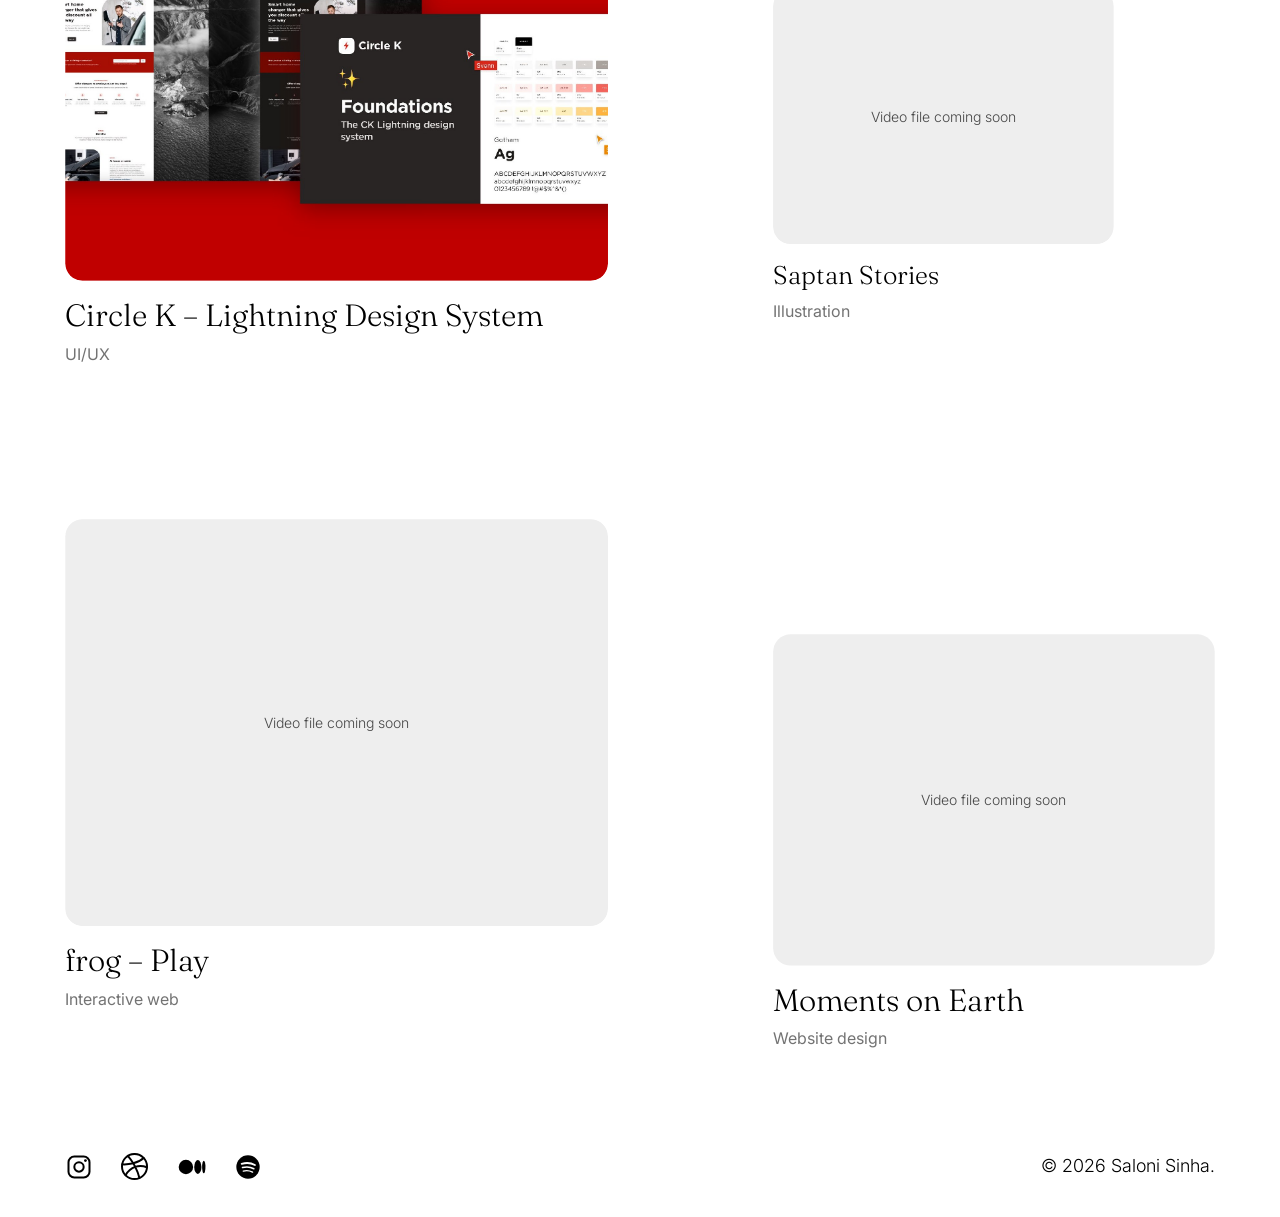
==== commit 0fa0e7ed: "Circle K: Lightning Design System case study, password locked, home tile restored Co-Authored-By: Cl" ====
--- a/index.html
+++ b/index.html
@@ -80,12 +80,17 @@
       <h2 class="serif">Junk in an Infinite Loop</h2>
       <p>Projection Mapping</p>
     </a>
-    <a class="project reveal" data-span="8" style="--col: 2 / span 6; --drop: 0" href="case-locus.html">
+    <a class="project reveal" data-span="8" style="--col: 3 / span 7; --drop: 0" href="case-locus.html">
       <div class="shot__frame"><img src="assets/cases/locus-hero.jpg?v=72" width="2400" height="1593" loading="lazy" alt="The Cafe Locus logo over a photo of the cafe, with a wooden table, patterned chairs and terracotta tiles"></div>
       <h2 class="serif">Locus – Brand Identity</h2>
       <p>Branding</p>
     </a>
-    <a class="project reveal" data-span="4" style="--col: 9 / span 4; --drop: 9vw" href="case-saptan-stories.html">
+    <a class="project reveal" data-span="6" style="--col: 1 / span 6; --drop: 0" href="case-circle-k.html">
+      <div class="shot__frame"><img src="assets/circle-k.jpg" width="2400" height="1350" loading="lazy" alt="Circle K website and design system foundations"></div>
+      <h2 class="serif">Circle K – Lightning Design System</h2>
+      <p>UI/UX</p>
+    </a>
+    <a class="project reveal" data-span="4" style="--col: 8 / span 4; --drop: 9vw" href="case-saptan-stories.html">
       <div class="shot__frame" data-tone="dark"><video src="assets/cases/saptan-loop.mp4?v=3" poster="assets/cases/saptan-1.jpg" width="800" height="800" muted loop playsinline preload="metadata" data-autoplay aria-label="The seven Saptan Stories illustrations, one after another"></video></div>
       <h2 class="serif">Saptan Stories</h2>
       <p>Illustration</p>
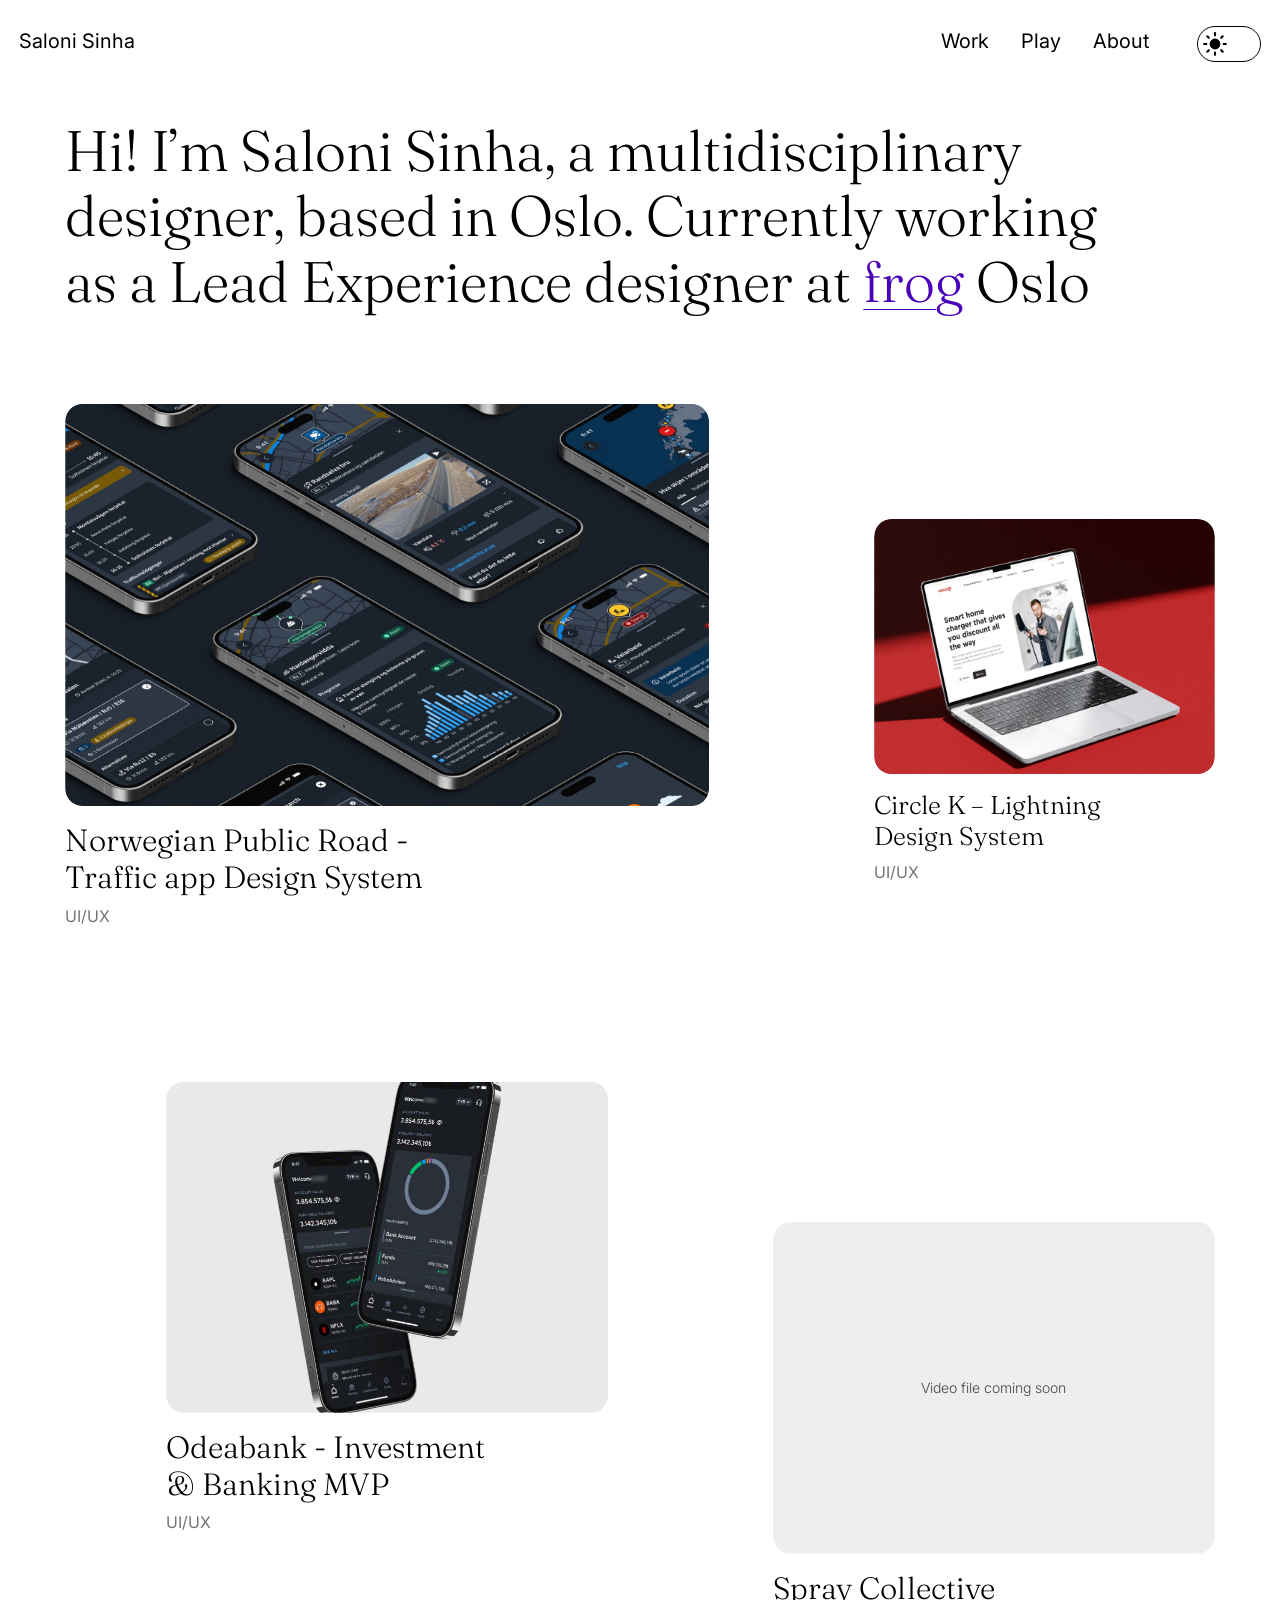
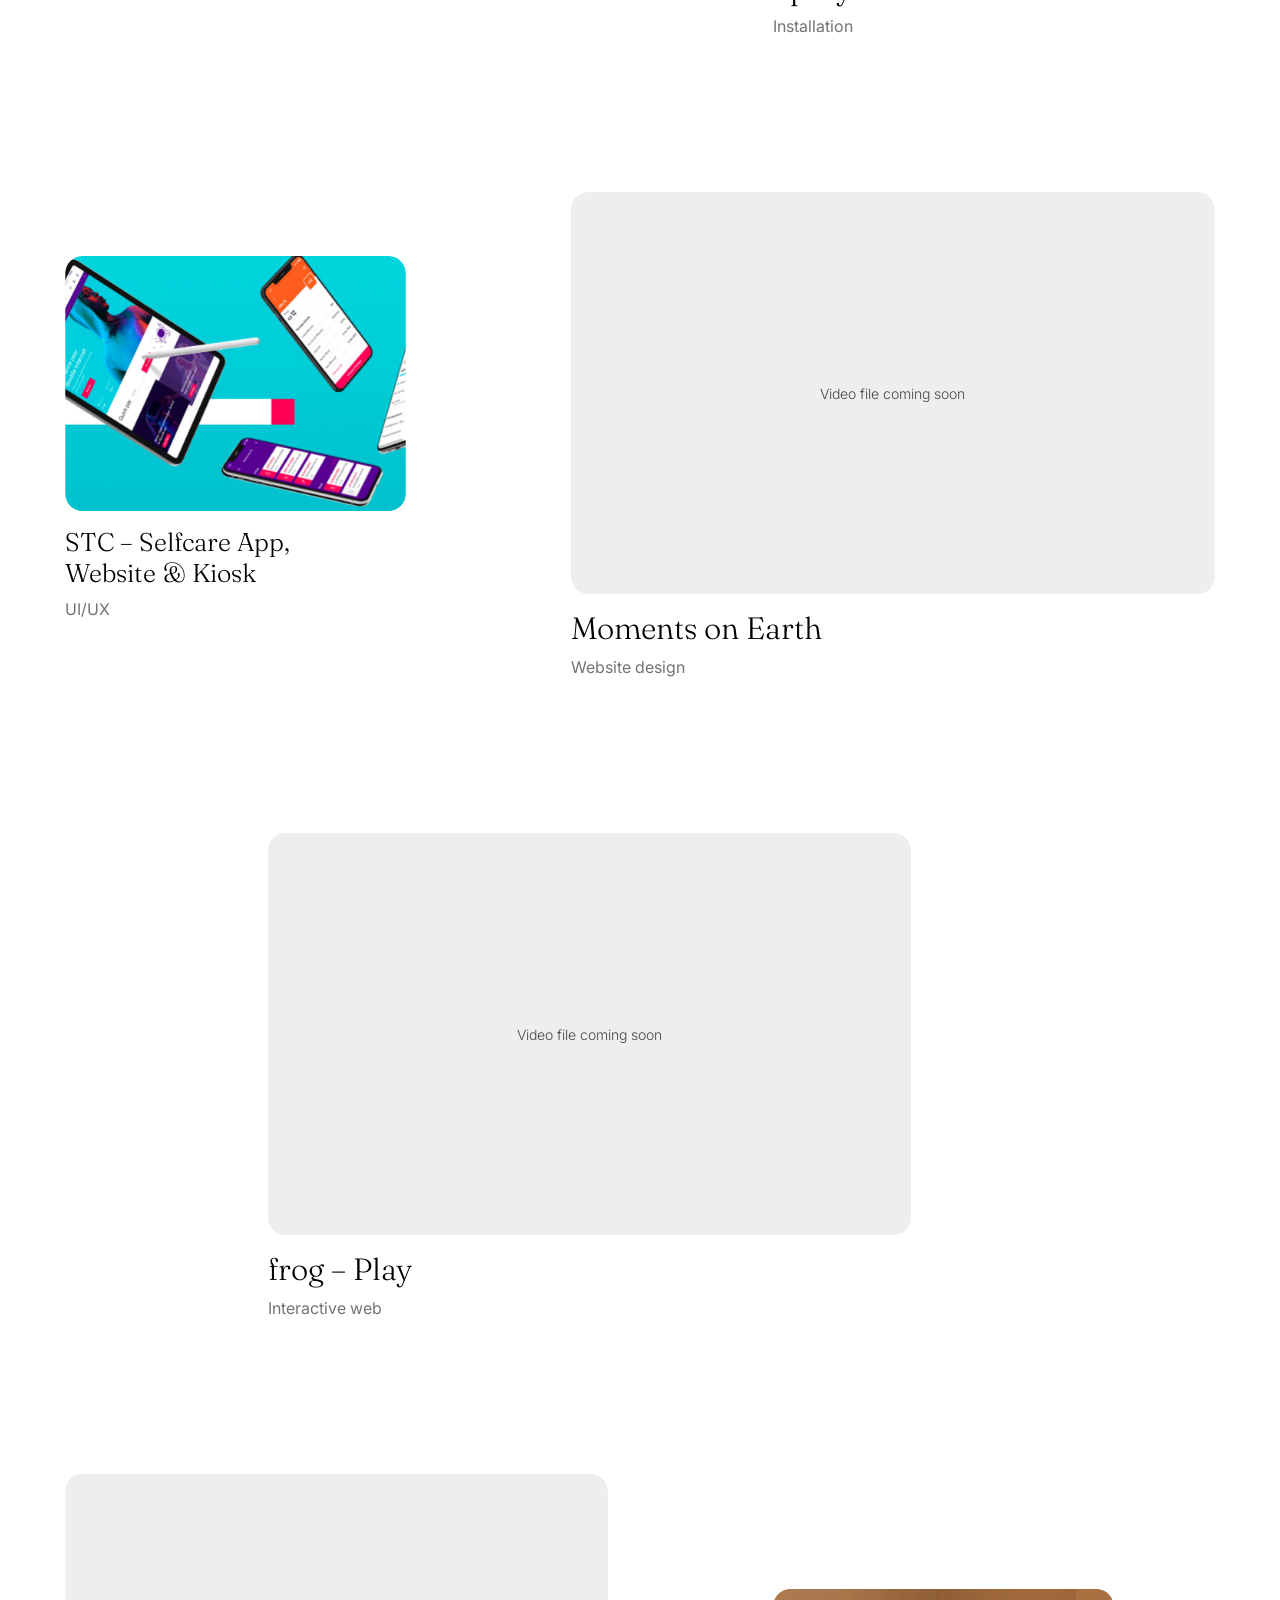
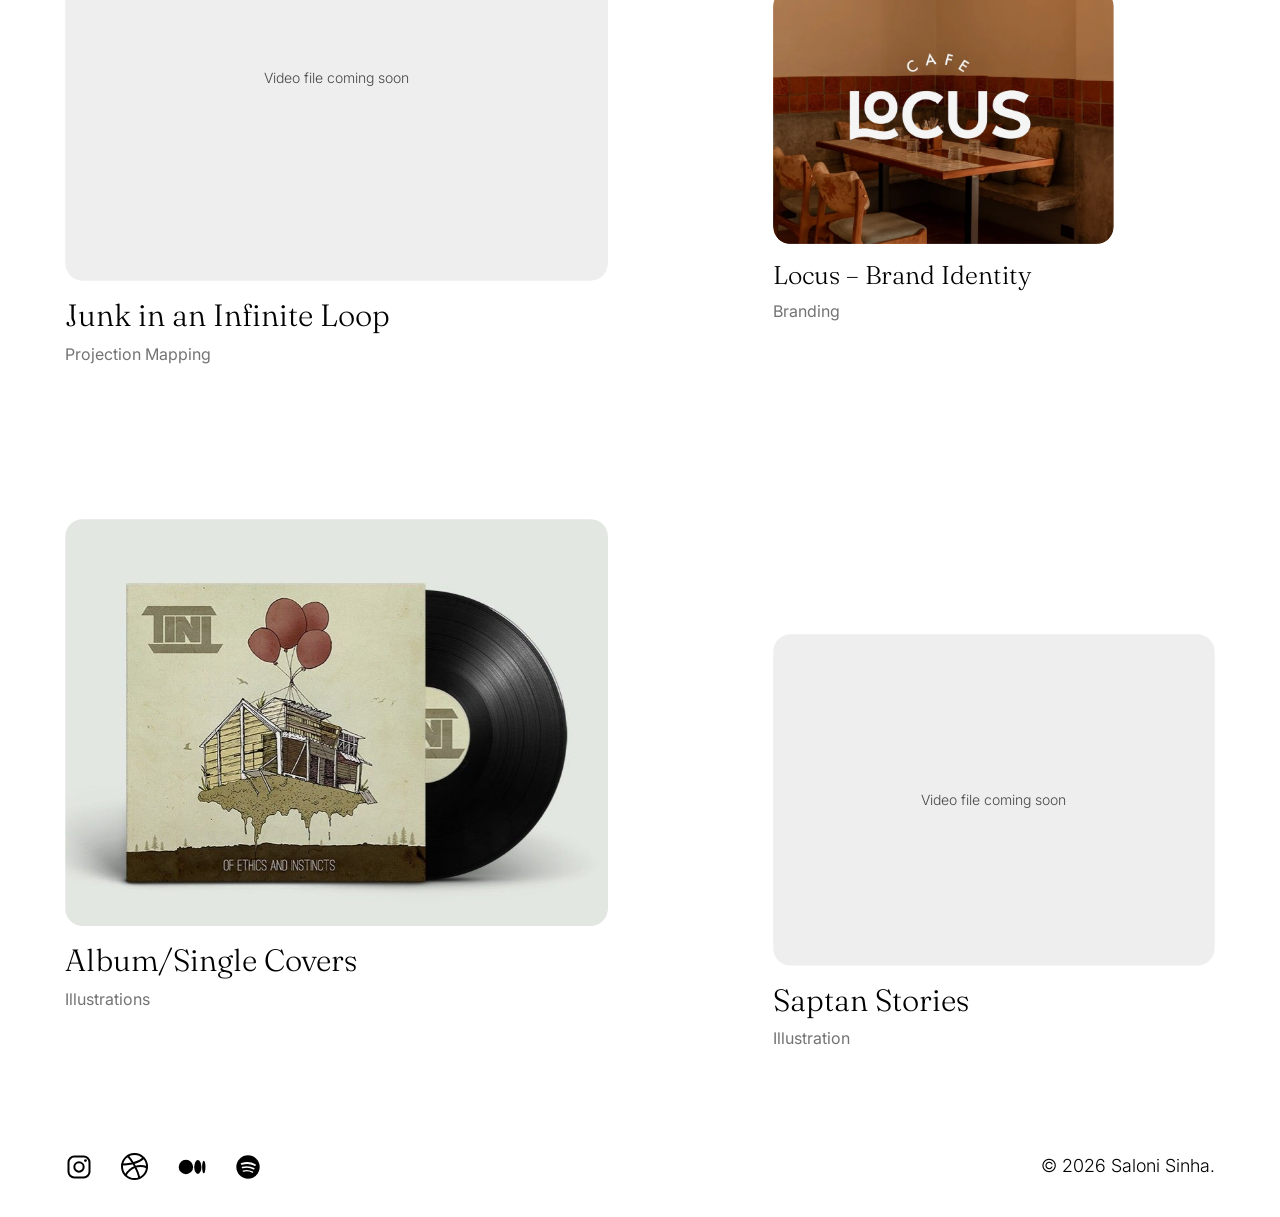
==== commit f3f599a8: "Home: new project order, Circle K and album tile images; Locus menu photo Co-Authored-By: Claude Opu" ====
--- a/index.html
+++ b/index.html
@@ -55,9 +55,9 @@
       <h2 class="serif">Norwegian Public Road - Traffic app Design System</h2>
       <p>UI/UX</p>
     </a>
-    <a class="project reveal" data-span="4" style="--col: 9 / span 4; --drop: 9vw" href="case-stc.html">
-      <div class="shot__frame"><img src="assets/stc.jpg" width="2200" height="1462" loading="lazy" alt="STC selfcare app"></div>
-      <h2 class="serif">STC – Selfcare App, Website &amp; Kiosk</h2>
+    <a class="project reveal" data-span="4" style="--col: 9 / span 4; --drop: 9vw" href="case-circle-k.html">
+      <div class="shot__frame"><img src="assets/circle-k-tile.jpg" width="2000" height="1500" loading="lazy" alt="The Circle K home charging page on a laptop against a red background"></div>
+      <h2 class="serif">Circle K – Lightning Design System</h2>
       <p>UI/UX</p>
     </a>
     <a class="project reveal" data-span="6" style="--col: 2 / span 5; --drop: 0" href="case-odeabank.html">
@@ -70,40 +70,40 @@
       <h2 class="serif">Spray Collective</h2>
       <p>Installation</p>
     </a>
-    <a class="project reveal" data-span="4" style="--col: 1 / span 4; --drop: 5vw" href="case-album-covers.html">
-      <div class="shot__frame"><img src="assets/cases/album-amogh.jpg" width="1800" height="1026" loading="lazy" alt="Amogh Symphony album cover on a vinyl mockup"></div>
-      <h2 class="serif">Album/Single Covers</h2>
-      <p>Illustrations</p>
+    <a class="project reveal" data-span="4" style="--col: 1 / span 4; --drop: 5vw" href="case-stc.html">
+      <div class="shot__frame"><img src="assets/stc.jpg" width="2200" height="1462" loading="lazy" alt="STC selfcare app"></div>
+      <h2 class="serif">STC – Selfcare App, Website &amp; Kiosk</h2>
+      <p>UI/UX</p>
     </a>
-    <a class="project reveal" data-span="8" style="--col: 6 / span 7; --drop: 0" href="case-junk-infinite-loop.html">
+    <a class="project reveal" data-span="8" style="--col: 6 / span 7; --drop: 0" href="https://moments.earth/" target="_blank" rel="noopener" data-cursor="Open website">
+      <div class="shot__frame" data-tone="dark"><video src="assets/moments/moments-tile.mp4" poster="assets/moments/moments-tile-poster.jpg" width="960" height="720" muted loop playsinline preload="metadata" data-autoplay aria-label="The Moments on Earth logo over snow falling on a red barn"></video></div>
+      <h2 class="serif">Moments on Earth</h2>
+      <p>Website design</p>
+    </a>
+    <a class="project reveal" data-span="8" style="--col: 3 / span 7; --drop: 0" href="case-frog-play.html">
+      <div class="shot__frame" data-tone="dark"><video src="assets/frog-play/frog-play-tile.mp4?v=2" poster="assets/frog-play/frog-play-tile-poster.jpg?v=2" width="960" height="720" muted loop playsinline preload="metadata" data-autoplay aria-label="frog’s Play page: windows for Tour de frog, Meet Friedolin, frog Voices and stories on a starry grid"></video></div>
+      <h2 class="serif">frog – Play</h2>
+      <p>Interactive web</p>
+    </a>
+    <a class="project reveal" data-span="6" style="--col: 1 / span 6; --drop: 0" href="case-junk-infinite-loop.html">
       <div class="shot__frame"><video src="assets/cases/junk-loop.mp4" poster="assets/cases/junk-loop-poster.jpg" width="1600" height="900" muted loop playsinline preload="metadata" data-autoplay aria-label="Projection mapping loop on the finished junk installation"></video></div>
       <h2 class="serif">Junk in an Infinite Loop</h2>
       <p>Projection Mapping</p>
     </a>
-    <a class="project reveal" data-span="8" style="--col: 3 / span 7; --drop: 0" href="case-locus.html">
+    <a class="project reveal" data-span="4" style="--col: 8 / span 4; --drop: 9vw" href="case-locus.html">
       <div class="shot__frame"><img src="assets/cases/locus-hero.jpg?v=72" width="2400" height="1593" loading="lazy" alt="The Cafe Locus logo over a photo of the cafe, with a wooden table, patterned chairs and terracotta tiles"></div>
       <h2 class="serif">Locus – Brand Identity</h2>
       <p>Branding</p>
     </a>
-    <a class="project reveal" data-span="6" style="--col: 1 / span 6; --drop: 0" href="case-circle-k.html">
-      <div class="shot__frame"><img src="assets/circle-k.jpg" width="2400" height="1350" loading="lazy" alt="Circle K website and design system foundations"></div>
-      <h2 class="serif">Circle K – Lightning Design System</h2>
-      <p>UI/UX</p>
+    <a class="project reveal" data-span="6" style="--col: 1 / span 6; --drop: 0" href="case-album-covers.html">
+      <div class="shot__frame"><img src="assets/cases/album-tint.jpg" width="1200" height="678" loading="lazy" alt="Tint’s Of Ethics and Instincts album cover, a house floating on balloons, on a vinyl mockup"></div>
+      <h2 class="serif">Album/Single Covers</h2>
+      <p>Illustrations</p>
     </a>
-    <a class="project reveal" data-span="4" style="--col: 8 / span 4; --drop: 9vw" href="case-saptan-stories.html">
+    <a class="project reveal" data-span="5" style="--col: 8 / span 5; --drop: 9vw" href="case-saptan-stories.html">
       <div class="shot__frame" data-tone="dark"><video src="assets/cases/saptan-loop.mp4?v=3" poster="assets/cases/saptan-1.jpg" width="800" height="800" muted loop playsinline preload="metadata" data-autoplay aria-label="The seven Saptan Stories illustrations, one after another"></video></div>
       <h2 class="serif">Saptan Stories</h2>
       <p>Illustration</p>
-    </a>
-    <a class="project reveal" data-span="6" style="--col: 1 / span 6; --drop: 0" href="case-frog-play.html">
-      <div class="shot__frame" data-tone="dark"><video src="assets/frog-play/frog-play-tile.mp4?v=2" poster="assets/frog-play/frog-play-tile-poster.jpg?v=2" width="960" height="720" muted loop playsinline preload="metadata" data-autoplay aria-label="frog’s Play page: windows for Tour de frog, Meet Friedolin, frog Voices and stories on a starry grid"></video></div>
-      <h2 class="serif">frog – Play</h2>
-      <p>Interactive web</p>
-    </a>
-    <a class="project reveal" data-span="5" style="--col: 8 / span 5; --drop: 9vw" href="https://moments.earth/" target="_blank" rel="noopener" data-cursor="Open website">
-      <div class="shot__frame" data-tone="dark"><video src="assets/moments/moments-tile.mp4" poster="assets/moments/moments-tile-poster.jpg" width="960" height="720" muted loop playsinline preload="metadata" data-autoplay aria-label="The Moments on Earth logo over snow falling on a red barn"></video></div>
-      <h2 class="serif">Moments on Earth</h2>
-      <p>Website design</p>
     </a>
   </main>
 
